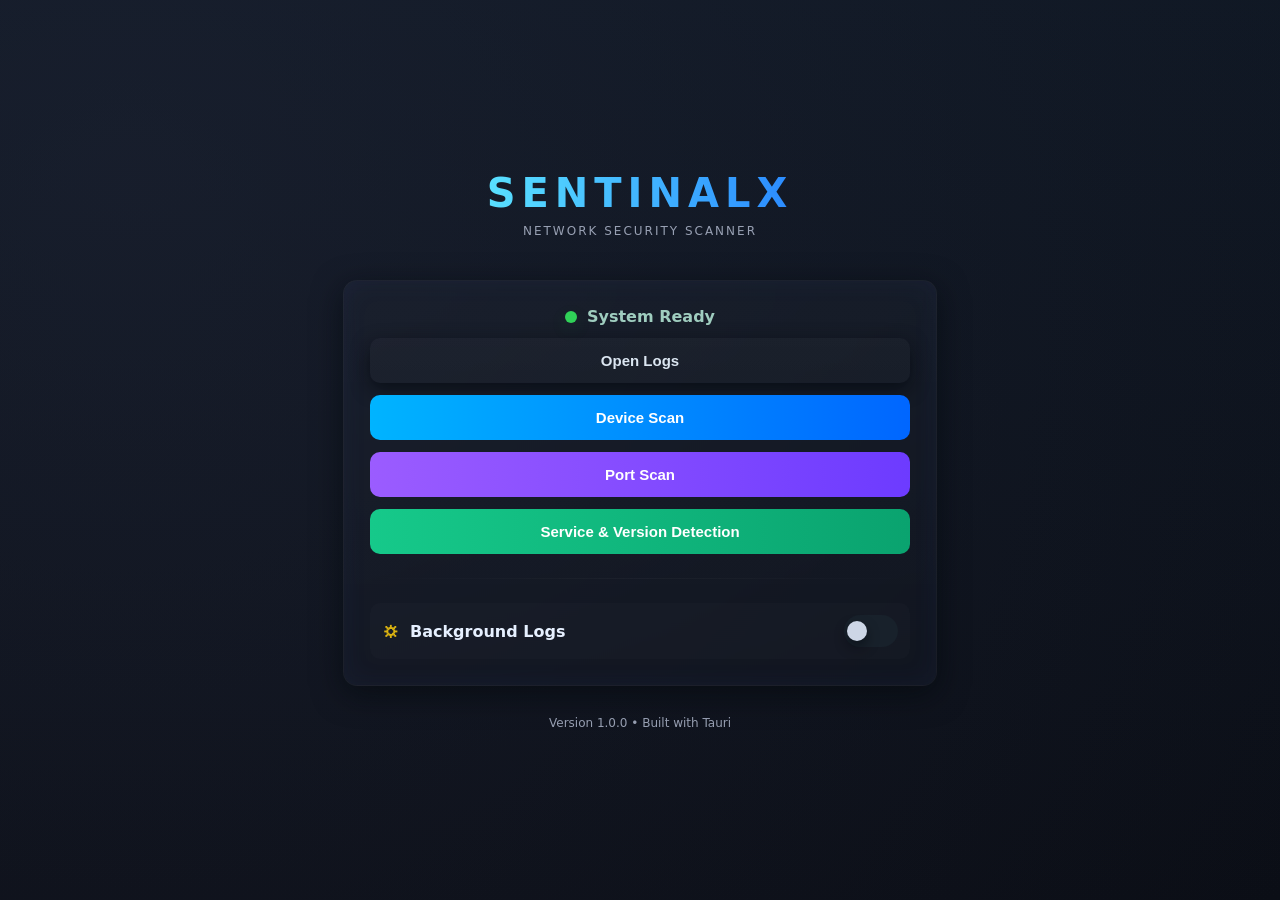
==== internal.html @ fb239993 "s" ====
<!doctype html>
<html lang="en">
  <head>
    <meta charset="utf-8" />
    <meta name="viewport" content="width=device-width, initial-scale=1" />
    <title>SENTINALX — Internal</title>

    <!-- Link to the shared stylesheet -->
    <link rel="stylesheet" href="/src/styles.css" />

    <!-- Local script -->
    <script src="script.js" defer></script>
  </head>

  <body class="sx-body">

    <div class="sx-panel" role="region" aria-labelledby="sx-panel-title">
      <header class="sx-panel-header">
        <h1 id="sx-panel-title" class="sx-panel-title">SENTINALX</h1>
        <p class="sx-panel-sub">NETWORK SECURITY SCANNER</p>
      </header>

      <div class="sx-card sx-card-md">
        <div class="sx-status">
          <span class="sx-dot" aria-hidden="true"></span>
          <span class="sx-status-text">System Ready</span>
        </div>

        <div class="sx-controls">
          <button class="sx-btn sx-btn-muted" type="button" onclick="openLogs()">
            Open Logs
          </button>

          <button class="sx-btn sx-btn-primary" type="button" onclick="deviceScan()">
            Device Scan
          </button>

          <button class="sx-btn sx-btn-purple" type="button" onclick="portScan()">
            Port Scan
          </button>

          <button class="sx-btn sx-btn-green" type="button" onclick="serviceVersionDetection()">
            Service &amp; Version Detection
          </button>

          <div class="sx-divider" role="separator"></div>

          <div class="sx-toggle-row">
            <div class="sx-toggle-left">
              <span class="sx-toggle-icon" aria-hidden="true">⛭</span>
              <span class="sx-toggle-label">Background Logs</span>
            </div>

            <div class="sx-toggle-right">
              <input id="sx-background-logs" class="sx-toggle-checkbox" type="checkbox" />
              <label for="sx-background-logs" class="sx-toggle-switch" aria-hidden="true">
                <span class="sx-toggle-knob"></span>
              </label>
            </div>
          </div>
        </div>
      </div>

      <footer class="sx-footer">
        Version 1.0.0 • Built with Tauri
      </footer>
    </div>

  </body>
</html>
---- src/styles.css ----
/* === SentinalX isolated theme (all classes start with sx-) === */

/* -- Basic page layout -- */
.sx-body {
  margin: 0;
  min-height: 100vh;
  display: flex;
  align-items: center;
  justify-content: center;
  font-family: "Inter", system-ui, -apple-system, "Segoe UI", Roboto, "Helvetica Neue", Arial;
  color: #dbe6f1;
  background: radial-gradient(circle at 10% 20%, rgba(40,45,65,0.35), transparent),
              linear-gradient(180deg, #0f1723, #0b0e16);
  -webkit-font-smoothing: antialiased;
}

/* -- Compact centered small card used on index.html -- */
.sx-card {
  width: min(520px, 92vw);
  background: rgba(255,255,255,0.02);
  padding: 48px 44px;
  border-radius: 18px;
  text-align: center;
  box-shadow: 0 10px 40px rgba(2,6,12,0.65), 0 0 35px rgba(57,126,255,0.12) inset;
  border: 1px solid rgba(255,255,255,0.03);
  backdrop-filter: blur(6px);
}

/* -- Title styles -- */
.sx-title,
.sx-panel-title {
  margin: 0 0 8px 0;
  font-weight: 800;
  font-size: 40px;
  letter-spacing: 6px;
  background: linear-gradient(90deg,#59e0ff,#2b8bff);
  -webkit-background-clip: text;
  background-clip: text;
  color: transparent;
}

/* small subtitle */
.sx-panel-sub {
  margin: 0 0 18px 0;
  color: #98a0b3;
  font-size: 12px;
  letter-spacing: 2px;
}

/* -- Buttons container on index.html -- */
.sx-button-group {
  display: flex;
  flex-direction: column;
  gap: 18px;
}

/* -- Base button -- */
.sx-btn {
  border: none;
  cursor: pointer;
  padding: 14px 18px;
  border-radius: 10px;
  font-weight: 700;
  font-size: 15px;
  transition: transform .2s ease, box-shadow .2s ease;
  width: 100%;
  color: #fff;
  display: inline-flex;
  align-items: center;
  justify-content: center;
}

/* small link inside button */
.sx-link { color: inherit; text-decoration: none; display:block; width:100%; }

/* Button variants */
.sx-btn-internal {
  background: linear-gradient(90deg,#0288d1,#1e90ff);
  box-shadow: 0 10px 25px rgba(20,140,255,0.18);
}

.sx-btn-external {
  background: linear-gradient(90deg,#9b5cff,#6d3bff);
  box-shadow: 0 10px 25px rgba(120,70,255,0.14);
}

.sx-btn-muted {
  background: linear-gradient(180deg, rgba(255,255,255,0.02), rgba(255,255,255,0.01));
  color: #dbe6f1;
  box-shadow: 0 6px 18px rgba(2,6,12,0.6);
}

.sx-btn-primary { background: linear-gradient(90deg,#00b4ff,#0066ff); }
.sx-btn-purple  { background: linear-gradient(90deg,#9b5cff,#6d3bff); }
.sx-btn-green   { background: linear-gradient(90deg,#16c98a,#0aa36f); }

.sx-btn:hover { transform: translateY(-3px); }

/* === internal.html specific components === */

.sx-panel {
  width: min(760px, 96vw);
  display: flex;
  flex-direction: column;
  gap: 18px;
  align-items: center;
  padding: 36px 18px;
}

.sx-panel-header { text-align: center; margin-bottom: 6px; }

.sx-card-md {
  width: 100%;
  max-width: 540px;
  background: linear-gradient(180deg, rgba(255,255,255,0.02), rgba(255,255,255,0.01));
  padding: 26px;
  border-radius: 14px;
  border: 1px solid rgba(255,255,255,0.03);
  box-shadow: 0 8px 30px rgba(4,8,12,0.6), 0 0 28px rgba(80,120,255,0.06) inset;
}

/* status row */
.sx-status { display:flex; align-items:center; justify-content:center; gap:10px; margin-bottom:12px; }
.sx-dot { width:12px; height:12px; border-radius:50%; background:#30d158; box-shadow:0 6px 18px rgba(48,209,88,0.12); }
.sx-status-text { color:#9fcdbf; font-weight:600; }

/* controls stack */
.sx-controls { display:flex; flex-direction:column; gap:12px; }

/* divider */
.sx-divider { height:1px; background:linear-gradient(90deg,transparent,rgba(255,255,255,0.03),transparent); margin:12px 0;border-radius:2px; }

/* toggle row */
.sx-toggle-row {
  display:flex; align-items:center; justify-content:space-between; gap:12px;
  background: rgba(255,255,255,0.01); padding:12px; border-radius:10px;
}

.sx-toggle-left { display:flex; align-items:center; gap:10px; color:#e6f0ff; font-weight:600; }
.sx-toggle-icon { opacity:0.9; font-size:18px; color:#f1c40f; }

/* Toggle switch (pure CSS) */
.sx-toggle-right { display:flex; align-items:center; }

.sx-toggle-checkbox { display:none; }

.sx-toggle-switch {
  width:48px; height:26px; border-radius:999px; display:inline-flex; align-items:center; padding:3px;
  background:#18212b; position:relative; cursor:pointer; transition: background .22s ease;
}

.sx-toggle-knob {
  width:20px; height:20px; border-radius:50%; background:#cdd6e6; box-shadow:0 6px 12px rgba(2,6,12,0.5);
  transform: translateX(0);
  transition: transform .22s ease, background .22s ease;
}

/* Toggle checked state (using sibling selector) */
.sx-toggle-checkbox:checked + .sx-toggle-switch {
  background: linear-gradient(90deg,#5ce1a3,#16c98a);
}
.sx-toggle-checkbox:checked + .sx-toggle-switch .sx-toggle-knob {
  transform: translateX(22px);
  background: #fff;
}

/* Footer */
.sx-footer { color:#98a0b3; font-size:12px; margin-top:12px; text-align:center; }

/* small responsive tweaks */
@media (max-width:520px) {
  .sx-card { padding: 32px 20px; border-radius:14px; width: 92vw; }
  .sx-title { font-size:32px; letter-spacing:4px; }
  .sx-panel { padding: 18px; }
}
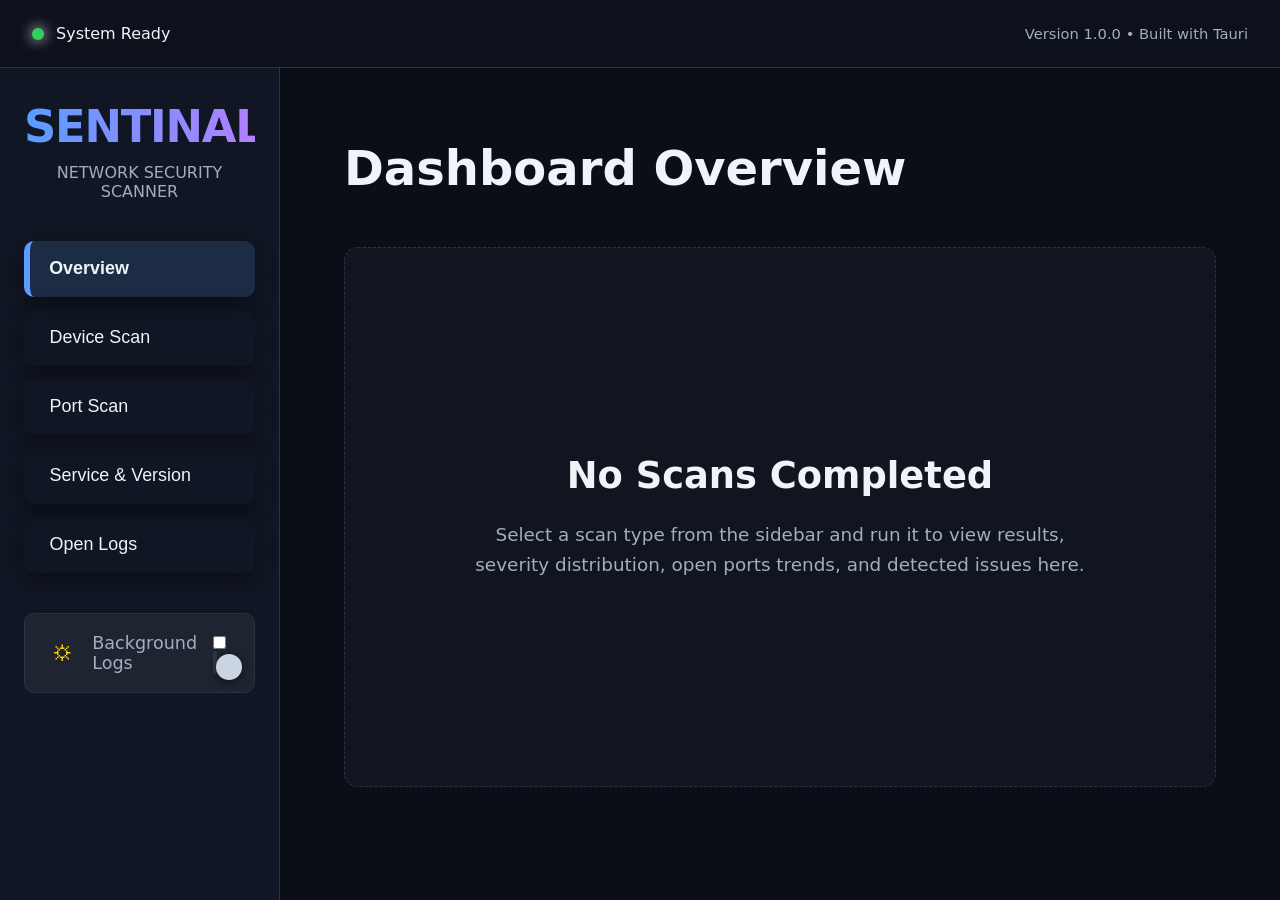
==== commit fc691f80: "s" ====
--- a/internal.html
+++ b/internal.html
@@ -1,70 +1,173 @@
 <!doctype html>
 <html lang="en">
-  <head>
-    <meta charset="utf-8" />
-    <meta name="viewport" content="width=device-width, initial-scale=1" />
-    <title>SENTINALX — Internal</title>
+<head>
+  <meta charset="utf-8" />
+  <meta name="viewport" content="width=device-width, initial-scale=1" />
+  <title>SENTINALX — Dashboard</title>
 
-    <!-- Link to the shared stylesheet -->
-    <link rel="stylesheet" href="/src/styles.css" />
+  <link rel="preconnect" href="https://fonts.googleapis.com" />
+  <link rel="preconnect" href="https://fonts.gstatic.com" crossorigin />
+  <link href="https://fonts.googleapis.com/css2?family=Space+Grotesk:wght@400;500;600;700&display=swap" rel="stylesheet" />
 
-    <!-- Local script -->
-    <script src="script.js" defer></script>
-  </head>
+  <link rel="stylesheet" href="/src/styles.css" />
+  <link rel="stylesheet" href="/src/internal-input.css" />
 
-  <body class="sx-body">
+  <!-- Optional: only include Chart.js when you're ready to show charts -->
+  <!-- <script src="https://cdn.jsdelivr.net/npm/chart.js"></script> -->
 
-    <div class="sx-panel" role="region" aria-labelledby="sx-panel-title">
-      <header class="sx-panel-header">
-        <h1 id="sx-panel-title" class="sx-panel-title">SENTINALX</h1>
+  <script src="internal.js" defer></script>
+</head>
+
+<body class="sx-body">
+
+  <div class="sx-dashboard-grid">
+
+    <!-- Fixed Header / Status Bar -->
+    <header class="sx-header">
+      <button class="sx-hamburger" onclick="toggleSidebar()">☰</button>
+      <div class="sx-status">
+        <span class="sx-dot" id="status-dot"></span>
+        <span class="sx-status-text" id="status-text">System Ready</span>
+      </div>
+      <div class="sx-header-right">
+        <span class="sx-version">Version 1.0.0 • Built with Tauri</span>
+      </div>
+    </header>
+
+    <!-- Sidebar Navigation -->
+    <aside class="sx-sidebar">
+      <!-- Close button (visible on mobile) -->
+<button class="sx-sidebar-close" onclick="toggleSidebar()">×</button>
+
+<!-- Backdrop (click to close on mobile) -->
+<div class="sx-backdrop" onclick="toggleSidebar()"></div>
+      <div class="sx-sidebar-header">
+        <h2 class="sx-panel-title">SENTINALX</h2>
         <p class="sx-panel-sub">NETWORK SECURITY SCANNER</p>
-      </header>
+      </div>
 
-      <div class="sx-card sx-card-md">
-        <div class="sx-status">
-          <span class="sx-dot" aria-hidden="true"></span>
-          <span class="sx-status-text">System Ready</span>
+      <nav class="sx-nav">
+        <button class="sx-btn sx-btn-muted sx-nav-btn active" onclick="showSection('overview')">Overview</button>
+        <button class="sx-btn sx-btn-primary sx-nav-btn" onclick="showSection('device')">Device Scan</button>
+        <button class="sx-btn sx-btn-purple sx-nav-btn" onclick="showSection('port')">Port Scan</button>
+        <button class="sx-btn sx-btn-green sx-nav-btn" onclick="showSection('service')">Service & Version</button>
+        <button class="sx-btn sx-btn-muted sx-nav-btn" onclick="openLogs()">Open Logs</button>
+      </nav>
+
+      <div class="sx-toggle-row sx-sidebar-toggle">
+        <div class="sx-toggle-left">
+          <span class="sx-toggle-icon">⛭</span>
+          <span class="sx-toggle-label">Background Logs</span>
+        </div>
+        <div class="sx-toggle-right">
+          <input id="sx-background-logs" class="sx-toggle-checkbox" type="checkbox" />
+          <label for="sx-background-logs" class="sx-toggle-switch">
+            <span class="sx-toggle-knob"></span>
+          </label>
+        </div>
+      </div>
+    </aside>
+
+    <!-- Main Content Area -->
+    <main class="sx-main-content">
+
+      <!-- Overview Section -->
+      <section id="overview" class="sx-section active">
+        <h2 class="sx-section-title">Dashboard Overview</h2>
+
+        <div class="sx-empty-state">
+          <h3>No Scans Completed</h3>
+          <p>Select a scan type from the sidebar and run it to view results, severity distribution, open ports trends, and detected issues here.</p>
         </div>
 
-        <div class="sx-controls">
-          <button class="sx-btn sx-btn-muted" type="button" onclick="openLogs()">
-            Open Logs
-          </button>
+        <!-- Placeholder for future dynamic content (charts + table) -->
+        <div id="overview-content" class="sx-cards-grid hidden">
+          <!-- Charts and summary table will be injected here when backend provides data -->
+        </div>
+      </section>
 
-          <button class="sx-btn sx-btn-primary" type="button" onclick="deviceScan()">
-            Device Scan
-          </button>
+      <!-- Device Scan Section -->
+      <section id="device" class="sx-section">
+        <h2 class="sx-section-title">Device Scan</h2>
 
-          <button class="sx-btn sx-btn-purple" type="button" onclick="portScan()">
-            Port Scan
-          </button>
+        <div class="sx-input-panel">
+          <div class="sx-input-group">
+            <label>Target IP / Range</label>
+            <input id="target-ip-device" type="text" placeholder="e.g. 192.168.1.1-254  or  192.168.1.0/24" />
+          </div>
+          <button class="sx-btn sx-btn-primary sx-btn-small" onclick="startScan('device')">Run Device Scan</button>
+        </div>
 
-          <button class="sx-btn sx-btn-green" type="button" onclick="serviceVersionDetection()">
-            Service &amp; Version Detection
-          </button>
-
-          <div class="sx-divider" role="separator"></div>
-
-          <div class="sx-toggle-row">
-            <div class="sx-toggle-left">
-              <span class="sx-toggle-icon" aria-hidden="true">⛭</span>
-              <span class="sx-toggle-label">Background Logs</span>
-            </div>
-
-            <div class="sx-toggle-right">
-              <input id="sx-background-logs" class="sx-toggle-checkbox" type="checkbox" />
-              <label for="sx-background-logs" class="sx-toggle-switch" aria-hidden="true">
-                <span class="sx-toggle-knob"></span>
-              </label>
-            </div>
+        <div id="device-results" class="sx-results-container">
+          <div class="sx-empty-state" id="device-empty">
+            <h3>Ready to Scan</h3>
+            <p>Click "Run Device Scan" above to discover live hosts on the network.</p>
+          </div>
+          <div id="device-results-content" class="hidden">
+            <!-- Table / list will appear here when backend returns data -->
+            <p class="placeholder-text">Device scan results will appear here (IP, Hostname, MAC, OS, Status)</p>
           </div>
         </div>
-      </div>
+      </section>
 
-      <footer class="sx-footer">
-        Version 1.0.0 • Built with Tauri
-      </footer>
-    </div>
+      <!-- Port Scan Section -->
+      <section id="port" class="sx-section">
+        <h2 class="sx-section-title">Port Scan</h2>
 
-  </body>
-</html>
+        <div class="sx-input-panel">
+          <div class="sx-input-group">
+            <label>Target IP</label>
+            <input id="target-ip-port" type="text" placeholder="e.g. 192.168.1.10 or 192.168.1.1-100" />
+          </div>
+          <div class="sx-input-group">
+            <label>Ports (optional)</label>
+            <input id="target-ports" type="text" placeholder="e.g. 1-1024  or  22,80,443,8080" />
+          </div>
+          <button class="sx-btn sx-btn-primary sx-btn-small" onclick="startScan('port')">Run Port Scan</button>
+        </div>
+
+        <div id="port-results" class="sx-results-container">
+          <div class="sx-empty-state" id="port-empty">
+            <h3>Ready to Scan</h3>
+            <p>Click "Run Port Scan" above to identify open ports and services.</p>
+          </div>
+          <div id="port-results-content" class="hidden">
+            <!-- Table will appear here when backend returns data -->
+            <p class="placeholder-text">Port scan results will appear here (Port, Protocol, State, Service, Details)</p>
+          </div>
+        </div>
+      </section>
+
+      <!-- Service & Version Section -->
+      <section id="service" class="sx-section">
+        <h2 class="sx-section-title">Service & Version Detection</h2>
+
+        <div class="sx-input-panel">
+          <div class="sx-input-group">
+            <label>Target IP</label>
+            <input id="target-ip-service" type="text" placeholder="e.g. 192.168.1.10" />
+          </div>
+          <div class="sx-input-group">
+            <label>Port (optional)</label>
+            <input id="target-port-service" type="number" placeholder="e.g. 80, 443, 22" />
+          </div>
+          <button class="sx-btn sx-btn-primary sx-btn-small" onclick="startScan('service')">Run Service Scan</button>
+        </div>
+
+        <div id="service-results" class="sx-results-container">
+          <div class="sx-empty-state" id="service-empty">
+            <h3>Ready to Scan</h3>
+            <p>Click "Run Service Scan" above to detect running services and versions.</p>
+          </div>
+          <div id="service-results-content" class="hidden">
+            <!-- Table will appear here when backend returns data -->
+            <p class="placeholder-text">Service & version results will appear here (Port, Service, Version, Severity, Notes)</p>
+          </div>
+        </div>
+      </section>
+
+    </main>
+  </div>
+
+</body>
+</html>
--- a/src/styles.css
+++ b/src/styles.css
@@ -1,175 +1,480 @@
-/* === SentinalX isolated theme (all classes start with sx-) === */
-
-/* -- Basic page layout -- */
+/* =============================================================================
+   SENTINALX - 2025 Clean Dark Dashboard (high contrast, responsive, readable)
+   - Fixed index centering & visibility
+   - Clear sidebar + active states
+   - Better toggle & input contrast
+   - Real mobile sidebar + smooth scaling
+============================================================================= */
+
+:root {
+  --bg-body:      #0a0e17;
+  --bg-sidebar:   #101623;
+  --bg-header:    #0d111c;
+  --bg-card:      #161c26;
+  --bg-input:     #0f1621;
+  --text-main:    #f0f4f8;
+  --text-dim:     #a0aec0;
+  --border:       #2a3345;
+  --accent-blue:  #5a9cff;
+  --accent-purple:#b080ff;
+  --accent-green: #4ade80;
+  --status-ok:    #4ade80;
+  --radius-md:    10px;
+  --radius-lg:    14px;
+  --shadow:       0 6px 20px rgba(0,0,0,0.55);
+  --transition:   0.2s ease;
+}
+
+* {
+  box-sizing: border-box;
+  margin: 0;
+  padding: 0;
+}
+
 .sx-body {
-  margin: 0;
-  min-height: 100vh;
-  display: flex;
+  height: 100vh;
+  font-family: "Inter", system-ui, sans-serif;
+  background: var(--bg-body);
+  color: var(--text-main);
+  overflow: hidden;
+}
+
+/* ── INDEX PAGE (main entry) ──────────────────────────────────────────────── */
+.sx-index-container {
+  height: 100vh;
+  display: flex;
+  flex-direction: column;
   align-items: center;
   justify-content: center;
-  font-family: "Inter", system-ui, -apple-system, "Segoe UI", Roboto, "Helvetica Neue", Arial;
-  color: #dbe6f1;
-  background: radial-gradient(circle at 10% 20%, rgba(40,45,65,0.35), transparent),
-              linear-gradient(180deg, #0f1723, #0b0e16);
-  -webkit-font-smoothing: antialiased;
-}
-
-/* -- Compact centered small card used on index.html -- */
-.sx-card {
-  width: min(520px, 92vw);
-  background: rgba(255,255,255,0.02);
-  padding: 48px 44px;
-  border-radius: 18px;
   text-align: center;
-  box-shadow: 0 10px 40px rgba(2,6,12,0.65), 0 0 35px rgba(57,126,255,0.12) inset;
-  border: 1px solid rgba(255,255,255,0.03);
-  backdrop-filter: blur(6px);
-}
-
-/* -- Title styles -- */
-.sx-title,
-.sx-panel-title {
-  margin: 0 0 8px 0;
-  font-weight: 800;
-  font-size: 40px;
-  letter-spacing: 6px;
-  background: linear-gradient(90deg,#59e0ff,#2b8bff);
+  padding: 2rem;
+}
+
+.sx-title {
+  font-size: clamp(5rem, 16vw, 12rem);
+  font-weight: 900;
+  letter-spacing: -4px;
+  background: linear-gradient(90deg, var(--accent-blue), var(--accent-purple), var(--accent-green));
   -webkit-background-clip: text;
   background-clip: text;
   color: transparent;
-}
-
-/* small subtitle */
+  margin-bottom: 4rem;
+}
+
+.sx-button-group {
+  display: flex;
+  gap: 2.5rem;
+  flex-wrap: wrap;
+  justify-content: center;
+}
+
+.sx-btn {
+  padding: 1.3rem 3.2rem;
+  font-size: 1.45rem;
+  font-weight: 600;
+  border-radius: var(--radius-lg);
+  cursor: pointer;
+  transition: all 0.25s ease;
+  min-width: 220px;
+  border: none;
+  box-shadow: 0 6px 20px rgba(0,0,0,0.4);
+}
+
+.sx-btn-internal {
+  background: var(--accent-blue);
+  color: #0a0e17;
+}
+
+.sx-btn-external {
+  background: var(--accent-purple);
+  color: white;
+}
+
+.sx-btn:hover {
+  transform: translateY(-6px);
+  box-shadow: 0 16px 40px rgba(0,0,0,0.6);
+}
+
+/* ── DASHBOARD LAYOUT ─────────────────────────────────────────────────────── */
+.sx-dashboard-grid {
+  display: grid;
+  grid-template-columns: 280px 1fr;
+  grid-template-rows: 68px 1fr;
+  height: 100vh;
+}
+
+.sx-header {
+  grid-column: 1 / -1;
+  background: var(--bg-header);
+  border-bottom: 1px solid var(--border);
+  display: flex;
+  align-items: center;
+  justify-content: space-between;
+  padding: 0 2rem;
+  backdrop-filter: blur(8px);
+}
+
+.sx-hamburger {
+  display: none;
+  background: none;
+  border: none;
+  color: var(--text-main);
+  font-size: 2.2rem;
+  cursor: pointer;
+  padding: 0.8rem;
+}
+
+.sx-status {
+  display: flex;
+  align-items: center;
+  gap: 12px;
+  font-size: 1rem;
+  font-weight: 500;
+}
+
+.sx-dot {
+  width: 12px;
+  height: 12px;
+  border-radius: 50%;
+  background: var(--status-ok);
+  box-shadow: 0 0 14px currentColor;
+}
+
+.sx-version {
+  font-size: 0.92rem;
+  color: var(--text-dim);
+}
+
+/* ── SIDEBAR ───────────────────────────────────────────────────────────────── */
+.sx-sidebar {
+  background: var(--bg-sidebar);
+  border-right: 1px solid var(--border);
+  padding: 2rem 1.5rem;
+  display: flex;
+  flex-direction: column;
+  gap: 2.5rem;
+  overflow-y: auto;
+  transition: transform 0.3s cubic-bezier(0.4, 0, 0.2, 1);
+}
+
+.sx-panel-title {
+  font-size: 2.8rem;
+  font-weight: 900;
+  letter-spacing: -1.2px;
+  background: linear-gradient(90deg, var(--accent-blue), var(--accent-purple));
+  -webkit-background-clip: text;
+  background-clip: text;
+  color: transparent;
+  text-align: center;
+}
+
 .sx-panel-sub {
-  margin: 0 0 18px 0;
-  color: #98a0b3;
-  font-size: 12px;
-  letter-spacing: 2px;
-}
-
-/* -- Buttons container on index.html -- */
-.sx-button-group {
+  font-size: 1rem;
+  color: var(--text-dim);
+  text-align: center;
+  margin-top: 0.6rem;
+}
+
+.sx-nav {
   display: flex;
   flex-direction: column;
-  gap: 18px;
-}
-
-/* -- Base button -- */
-.sx-btn {
+  gap: 0.8rem;
+}
+
+.sx-nav-btn {
+  padding: 1.1rem 1.6rem;
+  border-radius: var(--radius-md);
+  font-size: 1.12rem;
+  font-weight: 500;
+  text-align: left;
+  background: transparent;
+  color: var(--text-main);
   border: none;
   cursor: pointer;
-  padding: 14px 18px;
-  border-radius: 10px;
+  transition: var(--transition);
+}
+
+.sx-nav-btn:hover {
+  background: rgba(255,255,255,0.08);
+}
+
+.sx-nav-btn.active {
+  background: rgba(90, 166, 255, 0.15);
+  border-left: 6px solid var(--accent-blue);
+  padding-left: 1.2rem;
+  font-weight: 600;
+}
+
+/* ── MAIN CONTENT ──────────────────────────────────────────────────────────── */
+.sx-main-content {
+  overflow-y: auto;
+  padding: clamp(2.5rem, 6vw, 4.5rem) clamp(2rem, 5vw, 4rem);
+  background: var(--bg-body);
+}
+
+.sx-section {
+  display: none;
+  flex-direction: column;
+  gap: 3.2rem;
+}
+
+.sx-section.active {
+  display: flex;
+}
+
+.sx-section-title {
+  font-size: clamp(2.2rem, 5.5vw, 3rem);
   font-weight: 700;
-  font-size: 15px;
-  transition: transform .2s ease, box-shadow .2s ease;
+}
+
+/* ── INPUT PANEL ───────────────────────────────────────────────────────────── */
+.sx-input-panel {
+  background: var(--bg-card);
+  border-radius: var(--radius-lg);
+  padding: 2.4rem;
+  box-shadow: var(--shadow);
+  border: 1px solid var(--border);
+  max-width: 620px;
   width: 100%;
-  color: #fff;
-  display: inline-flex;
+}
+
+.sx-input-group {
+  margin-bottom: 2rem;
+}
+
+.sx-input-group label {
+  display: block;
+  margin-bottom: 0.9rem;
+  font-size: 1.08rem;
+  color: var(--text-dim);
+  font-weight: 500;
+}
+
+.sx-input-group input {
+  width: 100%;
+  padding: 1.2rem 1.5rem;
+  border-radius: var(--radius-md);
+  border: 1px solid var(--border);
+  background: var(--bg-input);
+  color: var(--text-main);
+  font-size: 1.12rem;
+}
+
+.sx-input-group input:focus {
+  outline: none;
+  border-color: var(--accent-blue);
+  box-shadow: 0 0 0 4px rgba(90,166,255,0.2);
+}
+
+/* ── EMPTY STATE ───────────────────────────────────────────────────────────── */
+.sx-empty-state {
+  flex: 1;
+  display: flex;
+  flex-direction: column;
   align-items: center;
   justify-content: center;
-}
-
-/* small link inside button */
-.sx-link { color: inherit; text-decoration: none; display:block; width:100%; }
-
-/* Button variants */
-.sx-btn-internal {
-  background: linear-gradient(90deg,#0288d1,#1e90ff);
-  box-shadow: 0 10px 25px rgba(20,140,255,0.18);
-}
-
-.sx-btn-external {
-  background: linear-gradient(90deg,#9b5cff,#6d3bff);
-  box-shadow: 0 10px 25px rgba(120,70,255,0.14);
-}
-
-.sx-btn-muted {
-  background: linear-gradient(180deg, rgba(255,255,255,0.02), rgba(255,255,255,0.01));
-  color: #dbe6f1;
-  box-shadow: 0 6px 18px rgba(2,6,12,0.6);
-}
-
-.sx-btn-primary { background: linear-gradient(90deg,#00b4ff,#0066ff); }
-.sx-btn-purple  { background: linear-gradient(90deg,#9b5cff,#6d3bff); }
-.sx-btn-green   { background: linear-gradient(90deg,#16c98a,#0aa36f); }
-
-.sx-btn:hover { transform: translateY(-3px); }
-
-/* === internal.html specific components === */
-
-.sx-panel {
-  width: min(760px, 96vw);
-  display: flex;
-  flex-direction: column;
-  gap: 18px;
-  align-items: center;
-  padding: 36px 18px;
-}
-
-.sx-panel-header { text-align: center; margin-bottom: 6px; }
-
-.sx-card-md {
-  width: 100%;
-  max-width: 540px;
-  background: linear-gradient(180deg, rgba(255,255,255,0.02), rgba(255,255,255,0.01));
-  padding: 26px;
-  border-radius: 14px;
-  border: 1px solid rgba(255,255,255,0.03);
-  box-shadow: 0 8px 30px rgba(4,8,12,0.6), 0 0 28px rgba(80,120,255,0.06) inset;
-}
-
-/* status row */
-.sx-status { display:flex; align-items:center; justify-content:center; gap:10px; margin-bottom:12px; }
-.sx-dot { width:12px; height:12px; border-radius:50%; background:#30d158; box-shadow:0 6px 18px rgba(48,209,88,0.12); }
-.sx-status-text { color:#9fcdbf; font-weight:600; }
-
-/* controls stack */
-.sx-controls { display:flex; flex-direction:column; gap:12px; }
-
-/* divider */
-.sx-divider { height:1px; background:linear-gradient(90deg,transparent,rgba(255,255,255,0.03),transparent); margin:12px 0;border-radius:2px; }
-
-/* toggle row */
+  min-height: 60vh;
+  text-align: center;
+  background: rgba(22, 28, 38, 0.6);
+  border-radius: var(--radius-lg);
+  border: 1px dashed var(--border);
+  padding: 6rem 3.5rem;
+}
+
+.sx-empty-state h3 {
+  font-size: 2.3rem;
+  color: var(--text-main);
+  margin-bottom: 1.4rem;
+}
+
+.sx-empty-state p {
+  max-width: 620px;
+  line-height: 1.65;
+  color: var(--text-dim);
+  font-size: 1.15rem;
+}
+
+/* ── TOGGLE ────────────────────────────────────────────────────────────────── */
 .sx-toggle-row {
-  display:flex; align-items:center; justify-content:space-between; gap:12px;
-  background: rgba(255,255,255,0.01); padding:12px; border-radius:10px;
-}
-
-.sx-toggle-left { display:flex; align-items:center; gap:10px; color:#e6f0ff; font-weight:600; }
-.sx-toggle-icon { opacity:0.9; font-size:18px; color:#f1c40f; }
-
-/* Toggle switch (pure CSS) */
-.sx-toggle-right { display:flex; align-items:center; }
-
-.sx-toggle-checkbox { display:none; }
+  padding: 1.2rem 1.6rem;
+  background: rgba(255,255,255,0.06);
+  border-radius: var(--radius-md);
+  border: 1px solid var(--border);
+  display: flex;
+  align-items: center;
+  justify-content: space-between;
+}
+
+.sx-toggle-left {
+  display: flex;
+  align-items: center;
+  gap: 1.1rem;
+  color: var(--text-dim);
+  font-size: 1.1rem;
+  font-weight: 500;
+}
+
+.sx-toggle-icon {
+  font-size: 1.5rem;
+  color: #facc15;
+}
 
 .sx-toggle-switch {
-  width:48px; height:26px; border-radius:999px; display:inline-flex; align-items:center; padding:3px;
-  background:#18212b; position:relative; cursor:pointer; transition: background .22s ease;
+  width: 60px;
+  height: 32px;
+  background: #1f2a3d;
+  border-radius: 999px;
+  position: relative;
+  cursor: pointer;
+  transition: background 0.28s;
+  border: 2px solid #2d3748;
 }
 
 .sx-toggle-knob {
-  width:20px; height:20px; border-radius:50%; background:#cdd6e6; box-shadow:0 6px 12px rgba(2,6,12,0.5);
-  transform: translateX(0);
-  transition: transform .22s ease, background .22s ease;
-}
-
-/* Toggle checked state (using sibling selector) */
+  width: 26px;
+  height: 26px;
+  background: #cbd5e1;
+  border-radius: 50%;
+  position: absolute;
+  top: 1px;
+  left: 1px;
+  transition: transform 0.28s;
+  box-shadow: 0 2px 8px rgba(0,0,0,0.5);
+}
+
 .sx-toggle-checkbox:checked + .sx-toggle-switch {
-  background: linear-gradient(90deg,#5ce1a3,#16c98a);
-}
+  background: var(--accent-green);
+  border-color: #2f855a;
+}
+
 .sx-toggle-checkbox:checked + .sx-toggle-switch .sx-toggle-knob {
-  transform: translateX(22px);
-  background: #fff;
-}
-
-/* Footer */
-.sx-footer { color:#98a0b3; font-size:12px; margin-top:12px; text-align:center; }
-
-/* small responsive tweaks */
-@media (max-width:520px) {
-  .sx-card { padding: 32px 20px; border-radius:14px; width: 92vw; }
-  .sx-title { font-size:32px; letter-spacing:4px; }
-  .sx-panel { padding: 18px; }
-}
+  transform: translateX(28px);
+  background: white;
+}
+
+/* ── RESPONSIVE ────────────────────────────────────────────────────────────── */
+@media (max-width: 1100px) {
+  .sx-dashboard-grid {
+    grid-template-columns: 1fr;
+  }
+
+  .sx-sidebar {
+    position: fixed;
+    top: 0;
+    left: 0;
+    bottom: 0;
+    width: 300px;
+    transform: translateX(-100%);
+    z-index: 300;
+  }
+
+  .sx-sidebar.open {
+    transform: translateX(0);
+  }
+
+  .sx-hamburger {
+    display: block;
+  }
+}
+
+@media (max-width: 700px) {
+  .sx-header {
+    padding: 0 1.5rem;
+    height: auto;
+    flex-wrap: wrap;
+    gap: 1.2rem;
+  }
+
+  .sx-main-content {
+    padding: 2rem 1.8rem;
+  }
+
+  .sx-section-title {
+    font-size: 2.1rem;
+  }
+
+  .sx-input-panel {
+    padding: 1.8rem;
+  }
+}
+
+@media (max-width: 480px) {
+  .sx-title {
+    font-size: clamp(3.8rem, 18vw, 7.5rem);
+  }
+
+  .sx-button-group {
+    flex-direction: column;
+    gap: 1.8rem;
+  }
+
+  .sx-empty-state {
+    padding: 4rem 2rem;
+    min-height: 50vh;
+  }
+}
+/* ── Mobile Sidebar Improvements ───────────────────────────────────────────── */
+
+.sx-sidebar-close {
+  display: none;
+  position: absolute;
+  top: 1rem;
+  right: 1rem;
+  background: none;
+  border: none;
+  color: var(--text-main);
+  font-size: 2.2rem;
+  font-weight: bold;
+  cursor: pointer;
+  padding: 0.5rem;
+  line-height: 1;
+}
+
+.sx-backdrop {
+  display: none;
+  position: fixed;
+  inset: 0;
+  background: rgba(0,0,0,0.5);
+  backdrop-filter: blur(4px);
+  z-index: 150;
+  cursor: pointer;
+}
+
+/* When sidebar is open on mobile */
+@media (max-width: 1100px) {
+  .sx-sidebar {
+    position: fixed;
+    top: 0;
+    left: 0;
+    bottom: 0;
+    width: 300px;
+    transform: translateX(-100%);
+    z-index: 200;
+  }
+
+  .sx-sidebar.open {
+    transform: translateX(0);
+  }
+
+  .sx-sidebar.open .sx-sidebar-close {
+    display: block;
+  }
+
+  .sx-sidebar.open ~ .sx-backdrop {
+    display: block;
+  }
+
+  .sx-hamburger {
+    display: block;
+  }
+
+  .sx-main-content {
+    padding: 1.8rem 1.6rem;
+  }
+}
+
+/* Optional: when sidebar is open, shift main content slightly (nice effect) */
+.sx-sidebar.open ~ .sx-main-content {
+  transform: translateX(20px);
+  transition: transform 0.3s ease;
+}
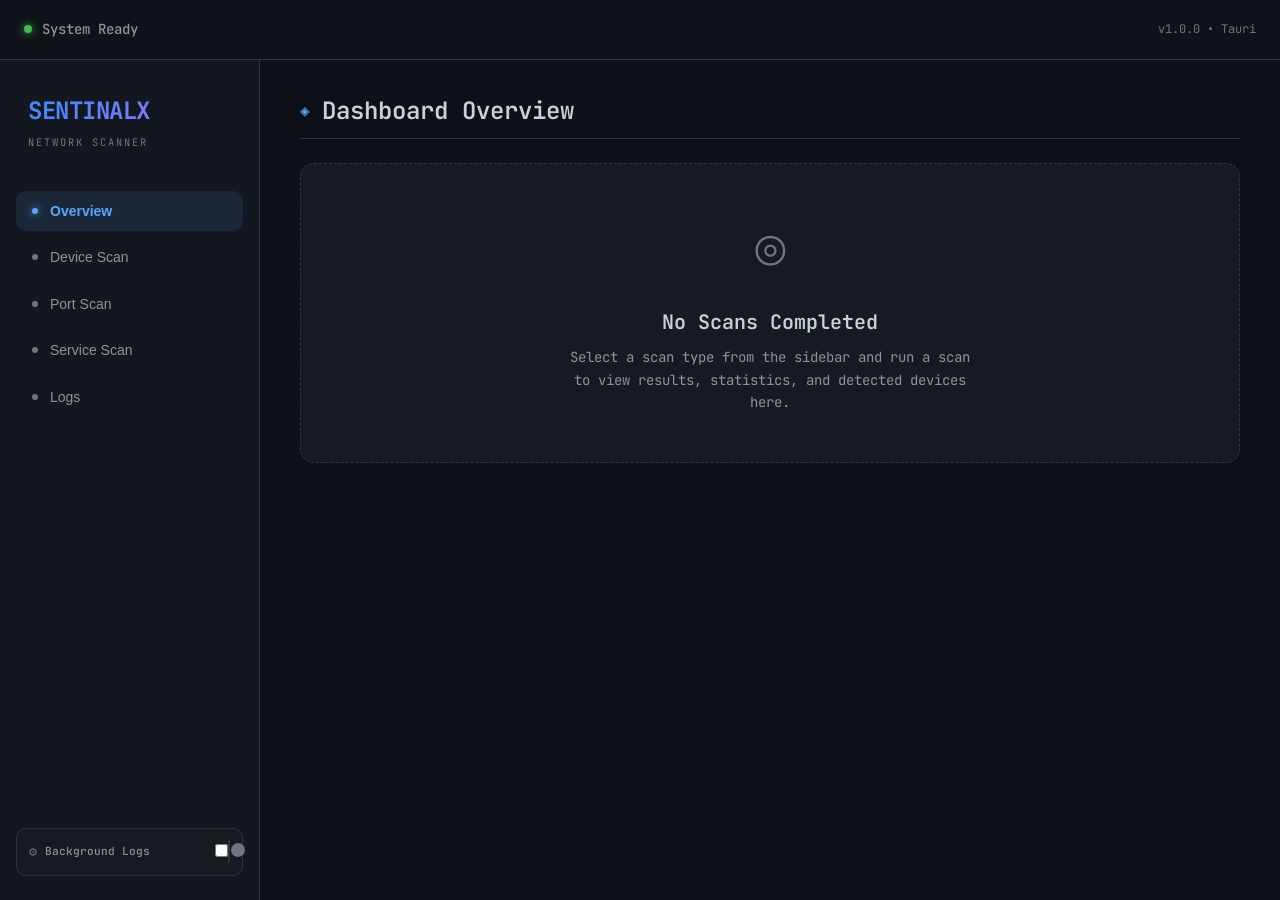
==== commit b85adbcf: "ui" ====
--- a/internal.html
+++ b/internal.html
@@ -3,17 +3,14 @@
 <head>
   <meta charset="utf-8" />
   <meta name="viewport" content="width=device-width, initial-scale=1" />
-  <title>SENTINALX — Dashboard</title>
+  <title>SENTINALX — Network Security Scanner</title>
 
   <link rel="preconnect" href="https://fonts.googleapis.com" />
   <link rel="preconnect" href="https://fonts.gstatic.com" crossorigin />
-  <link href="https://fonts.googleapis.com/css2?family=Space+Grotesk:wght@400;500;600;700&display=swap" rel="stylesheet" />
+  <link href="https://fonts.googleapis.com/css2?family=JetBrains+Mono:wght@400;500;600;700&display=swap" rel="stylesheet" />
 
   <link rel="stylesheet" href="/src/styles.css" />
   <link rel="stylesheet" href="/src/internal-input.css" />
-
-  <!-- Optional: only include Chart.js when you're ready to show charts -->
-  <!-- <script src="https://cdn.jsdelivr.net/npm/chart.js"></script> -->
 
   <script src="internal.js" defer></script>
 </head>
@@ -30,33 +27,39 @@
         <span class="sx-status-text" id="status-text">System Ready</span>
       </div>
       <div class="sx-header-right">
-        <span class="sx-version">Version 1.0.0 • Built with Tauri</span>
+        <span class="sx-version">v1.0.0 • Tauri</span>
       </div>
     </header>
 
     <!-- Sidebar Navigation -->
     <aside class="sx-sidebar">
-      <!-- Close button (visible on mobile) -->
-<button class="sx-sidebar-close" onclick="toggleSidebar()">×</button>
-
-<!-- Backdrop (click to close on mobile) -->
-<div class="sx-backdrop" onclick="toggleSidebar()"></div>
+      <button class="sx-sidebar-close" onclick="toggleSidebar()">×</button>
       <div class="sx-sidebar-header">
         <h2 class="sx-panel-title">SENTINALX</h2>
-        <p class="sx-panel-sub">NETWORK SECURITY SCANNER</p>
+        <p class="sx-panel-sub">Network Scanner</p>
       </div>
 
       <nav class="sx-nav">
-        <button class="sx-btn sx-btn-muted sx-nav-btn active" onclick="showSection('overview')">Overview</button>
-        <button class="sx-btn sx-btn-primary sx-nav-btn" onclick="showSection('device')">Device Scan</button>
-        <button class="sx-btn sx-btn-purple sx-nav-btn" onclick="showSection('port')">Port Scan</button>
-        <button class="sx-btn sx-btn-green sx-nav-btn" onclick="showSection('service')">Service & Version</button>
-        <button class="sx-btn sx-btn-muted sx-nav-btn" onclick="openLogs()">Open Logs</button>
+        <button class="sx-nav-btn active" data-section="overview">
+          <span>Overview</span>
+        </button>
+        <button class="sx-nav-btn" data-section="device">
+          <span>Device Scan</span>
+        </button>
+        <button class="sx-nav-btn" data-section="port">
+          <span>Port Scan</span>
+        </button>
+        <button class="sx-nav-btn" data-section="service">
+          <span>Service Scan</span>
+        </button>
+        <button class="sx-nav-btn" onclick="openLogs()">
+          <span>Logs</span>
+        </button>
       </nav>
 
-      <div class="sx-toggle-row sx-sidebar-toggle">
+      <div class="sx-toggle-row">
         <div class="sx-toggle-left">
-          <span class="sx-toggle-icon">⛭</span>
+          <span class="sx-toggle-icon">⚙</span>
           <span class="sx-toggle-label">Background Logs</span>
         </div>
         <div class="sx-toggle-right">
@@ -68,6 +71,9 @@
       </div>
     </aside>
 
+    <!-- Backdrop for mobile -->
+    <div class="sx-backdrop" onclick="toggleSidebar()"></div>
+
     <!-- Main Content Area -->
     <main class="sx-main-content">
 
@@ -75,14 +81,14 @@
       <section id="overview" class="sx-section active">
         <h2 class="sx-section-title">Dashboard Overview</h2>
 
-        <div class="sx-empty-state">
+        <div class="sx-empty-state" id="overview-empty">
+          <div class="sx-empty-state-icon">◎</div>
           <h3>No Scans Completed</h3>
-          <p>Select a scan type from the sidebar and run it to view results, severity distribution, open ports trends, and detected issues here.</p>
-        </div>
-
-        <!-- Placeholder for future dynamic content (charts + table) -->
-        <div id="overview-content" class="sx-cards-grid hidden">
-          <!-- Charts and summary table will be injected here when backend provides data -->
+          <p>Select a scan type from the sidebar and run a scan to view results, statistics, and detected devices here.</p>
+        </div>
+
+        <div id="overview-content" class="sx-results-container hidden">
+          <!-- Dynamic overview stats will be injected here -->
         </div>
       </section>
 
@@ -93,19 +99,21 @@
         <div class="sx-input-panel">
           <div class="sx-input-group">
             <label>Target IP / Range</label>
-            <input id="target-ip-device" type="text" placeholder="e.g. 192.168.1.1-254  or  192.168.1.0/24" />
-          </div>
-          <button class="sx-btn sx-btn-primary sx-btn-small" onclick="startScan('device')">Run Device Scan</button>
+            <input id="target-ip-device" type="text" placeholder="192.168.1.1-254 or 192.168.1.0/24" />
+          </div>
+          <button class="sx-btn sx-btn-primary sx-btn-small" onclick="startScan('device')">Run Scan</button>
         </div>
 
         <div id="device-results" class="sx-results-container">
           <div class="sx-empty-state" id="device-empty">
+            <div class="sx-empty-state-icon">⊕</div>
             <h3>Ready to Scan</h3>
-            <p>Click "Run Device Scan" above to discover live hosts on the network.</p>
+            <p>Enter a target IP range above and click "Run Scan" to discover live hosts on your network.</p>
           </div>
           <div id="device-results-content" class="hidden">
-            <!-- Table / list will appear here when backend returns data -->
-            <p class="placeholder-text">Device scan results will appear here (IP, Hostname, MAC, OS, Status)</p>
+            <div class="sx-device-grid" id="device-grid">
+              <!-- Device cards will be injected here -->
+            </div>
           </div>
         </div>
       </section>
@@ -117,23 +125,36 @@
         <div class="sx-input-panel">
           <div class="sx-input-group">
             <label>Target IP</label>
-            <input id="target-ip-port" type="text" placeholder="e.g. 192.168.1.10 or 192.168.1.1-100" />
+            <input id="target-ip-port" type="text" placeholder="192.168.1.10 or 192.168.1.1-100" />
           </div>
           <div class="sx-input-group">
             <label>Ports (optional)</label>
-            <input id="target-ports" type="text" placeholder="e.g. 1-1024  or  22,80,443,8080" />
-          </div>
-          <button class="sx-btn sx-btn-primary sx-btn-small" onclick="startScan('port')">Run Port Scan</button>
+            <input id="target-ports" type="text" placeholder="1-1024 or 22,80,443,8080" />
+          </div>
+          <button class="sx-btn sx-btn-primary sx-btn-small" onclick="startScan('port')">Run Scan</button>
         </div>
 
         <div id="port-results" class="sx-results-container">
           <div class="sx-empty-state" id="port-empty">
+            <div class="sx-empty-state-icon">◦</div>
             <h3>Ready to Scan</h3>
-            <p>Click "Run Port Scan" above to identify open ports and services.</p>
+            <p>Enter a target IP and optional port range above to identify open ports and services.</p>
           </div>
           <div id="port-results-content" class="hidden">
-            <!-- Table will appear here when backend returns data -->
-            <p class="placeholder-text">Port scan results will appear here (Port, Protocol, State, Service, Details)</p>
+            <table class="sx-results-table">
+              <thead>
+                <tr>
+                  <th>Port</th>
+                  <th>Protocol</th>
+                  <th>State</th>
+                  <th>Service</th>
+                  <th>Version</th>
+                </tr>
+              </thead>
+              <tbody id="port-table-body">
+                <!-- Port results will be injected here -->
+              </tbody>
+            </table>
           </div>
         </div>
       </section>
@@ -145,23 +166,36 @@
         <div class="sx-input-panel">
           <div class="sx-input-group">
             <label>Target IP</label>
-            <input id="target-ip-service" type="text" placeholder="e.g. 192.168.1.10" />
+            <input id="target-ip-service" type="text" placeholder="192.168.1.10" />
           </div>
           <div class="sx-input-group">
             <label>Port (optional)</label>
-            <input id="target-port-service" type="number" placeholder="e.g. 80, 443, 22" />
-          </div>
-          <button class="sx-btn sx-btn-primary sx-btn-small" onclick="startScan('service')">Run Service Scan</button>
+            <input id="target-port-service" type="number" placeholder="80, 443, 22" />
+          </div>
+          <button class="sx-btn sx-btn-primary sx-btn-small" onclick="startScan('service')">Run Scan</button>
         </div>
 
         <div id="service-results" class="sx-results-container">
           <div class="sx-empty-state" id="service-empty">
+            <div class="sx-empty-state-icon">▪</div>
             <h3>Ready to Scan</h3>
-            <p>Click "Run Service Scan" above to detect running services and versions.</p>
+            <p>Enter a target IP and optional port above to detect running services and versions.</p>
           </div>
           <div id="service-results-content" class="hidden">
-            <!-- Table will appear here when backend returns data -->
-            <p class="placeholder-text">Service & version results will appear here (Port, Service, Version, Severity, Notes)</p>
+            <table class="sx-results-table">
+              <thead>
+                <tr>
+                  <th>Port</th>
+                  <th>Service</th>
+                  <th>Version</th>
+                  <th>Severity</th>
+                  <th>Notes</th>
+                </tr>
+              </thead>
+              <tbody id="service-table-body">
+                <!-- Service results will be injected here -->
+              </tbody>
+            </table>
           </div>
         </div>
       </section>
@@ -170,4 +204,5 @@
   </div>
 
 </body>
-</html>+</html>
+
--- a/src/styles.css
+++ b/src/styles.css
@@ -1,45 +1,102 @@
 /* =============================================================================
-   SENTINALX - 2025 Clean Dark Dashboard (high contrast, responsive, readable)
-   - Fixed index centering & visibility
-   - Clear sidebar + active states
-   - Better toggle & input contrast
-   - Real mobile sidebar + smooth scaling
+   SENTINALX - Peaceful Dark Theme UI (2025)
+   - Muted, peaceful colors (not radiant)
+   - Deep navy/slate backgrounds
+   - Soft accent colors for reduced eye strain
+   - Fully responsive with smooth animations
 ============================================================================= */
 
 :root {
-  --bg-body:      #0a0e17;
-  --bg-sidebar:   #101623;
-  --bg-header:    #0d111c;
-  --bg-card:      #161c26;
-  --bg-input:     #0f1621;
-  --text-main:    #f0f4f8;
-  --text-dim:     #a0aec0;
-  --border:       #2a3345;
-  --accent-blue:  #5a9cff;
-  --accent-purple:#b080ff;
-  --accent-green: #4ade80;
-  --status-ok:    #4ade80;
-  --radius-md:    10px;
-  --radius-lg:    14px;
-  --shadow:       0 6px 20px rgba(0,0,0,0.55);
-  --transition:   0.2s ease;
-}
-
+  /* === Peaceful Dark Theme Colors === */
+  --bg-body:      #0d1117;
+  --bg-sidebar:   #131820;
+  --bg-header:    #0f1218;
+  --bg-card:      #161b22;
+  --bg-input:     #0d1117;
+  --bg-hover:     #1c2128;
+  
+  /* === Muted Text Colors === */
+  --text-primary: #c9d1d9;
+  --text-secondary: #8b949e;
+  --text-muted:   #6e7681;
+  
+  /* === Soft Accent Colors (not radiant) === */
+  --accent-blue:  #58a6ff;
+  --accent-blue-muted: #388bfd;
+  --accent-purple:#a371f7;
+  --accent-green: #3fb950;
+  --accent-yellow:#d29922;
+  --accent-red:   #f85149;
+  
+  /* === Status Colors === */
+  --status-online:  #3fb950;
+  --status-offline: #6e7681;
+  --status-warning: #d29922;
+  --status-danger:  #f85149;
+  
+  /* === Borders & Effects === */
+  --border-color:  #30363d;
+  --border-hover:  #484f58;
+  --shadow-sm:     0 1px 2px rgba(0,0,0,0.3);
+  --shadow-md:     0 4px 12px rgba(0,0,0,0.4);
+  --shadow-lg:     0 8px 24px rgba(0,0,0,0.5);
+  
+  /* === Spacing & Sizing === */
+  --radius-sm:     6px;
+  --radius-md:     10px;
+  --radius-lg:     14px;
+  --radius-xl:     20px;
+  
+  /* === Transitions === */
+  --transition-fast: 0.15s ease;
+  --transition-normal: 0.25s ease;
+  --transition-slow: 0.4s cubic-bezier(0.4, 0, 0.2, 1);
+}
+
+/* === Base Reset === */
 * {
   box-sizing: border-box;
   margin: 0;
   padding: 0;
 }
 
+html {
+  font-size: 16px;
+  scroll-behavior: smooth;
+}
+
 .sx-body {
   height: 100vh;
-  font-family: "Inter", system-ui, sans-serif;
+  font-family: "JetBrains Mono", "Fira Code", "SF Mono", "Consolas", monospace;
   background: var(--bg-body);
-  color: var(--text-main);
+  color: var(--text-primary);
   overflow: hidden;
-}
-
-/* ── INDEX PAGE (main entry) ──────────────────────────────────────────────── */
+  line-height: 1.6;
+}
+
+/* === Scrollbar Styling === */
+::-webkit-scrollbar {
+  width: 8px;
+  height: 8px;
+}
+
+::-webkit-scrollbar-track {
+  background: var(--bg-body);
+}
+
+::-webkit-scrollbar-thumb {
+  background: var(--border-color);
+  border-radius: 4px;
+}
+
+::-webkit-scrollbar-thumb:hover {
+  background: var(--border-hover);
+}
+
+/* ═══════════════════════════════════════════════════════════════════════════
+   INDEX PAGE (Landing Page)
+══════════════════════════════════════════════════════════════════════════ */
+
 .sx-index-container {
   height: 100vh;
   display: flex;
@@ -48,174 +105,323 @@
   justify-content: center;
   text-align: center;
   padding: 2rem;
+  background: 
+    radial-gradient(ellipse at 20% 80%, rgba(88, 166, 255, 0.08) 0%, transparent 50%),
+    radial-gradient(ellipse at 80% 20%, rgba(163, 113, 247, 0.06) 0%, transparent 50%),
+    var(--bg-body);
+  animation: fadeIn 0.6s ease-out;
+}
+
+@keyframes fadeIn {
+  from { opacity: 0; transform: translateY(20px); }
+  to { opacity: 1; transform: translateY(0); }
 }
 
 .sx-title {
-  font-size: clamp(5rem, 16vw, 12rem);
-  font-weight: 900;
-  letter-spacing: -4px;
-  background: linear-gradient(90deg, var(--accent-blue), var(--accent-purple), var(--accent-green));
+  font-size: clamp(3rem, 12vw, 8rem);
+  font-weight: 700;
+  letter-spacing: -2px;
+  background: linear-gradient(135deg, var(--accent-blue-muted) 0%, var(--accent-purple) 100%);
   -webkit-background-clip: text;
   background-clip: text;
   color: transparent;
-  margin-bottom: 4rem;
+  margin-bottom: 3rem;
+  text-shadow: 0 0 60px rgba(88, 166, 255, 0.3);
 }
 
 .sx-button-group {
   display: flex;
-  gap: 2.5rem;
+  gap: 1.5rem;
   flex-wrap: wrap;
   justify-content: center;
+  animation: slideUp 0.6s ease-out 0.2s both;
+}
+
+@keyframes slideUp {
+  from { opacity: 0; transform: translateY(30px); }
+  to { opacity: 1; transform: translateY(0); }
 }
 
 .sx-btn {
-  padding: 1.3rem 3.2rem;
-  font-size: 1.45rem;
+  padding: 1rem 2.5rem;
+  font-size: 1.1rem;
   font-weight: 600;
-  border-radius: var(--radius-lg);
+  border-radius: var(--radius-md);
   cursor: pointer;
-  transition: all 0.25s ease;
-  min-width: 220px;
+  transition: all var(--transition-normal);
+  min-width: 180px;
   border: none;
-  box-shadow: 0 6px 20px rgba(0,0,0,0.4);
+  box-shadow: var(--shadow-md);
+  letter-spacing: 0.5px;
 }
 
 .sx-btn-internal {
-  background: var(--accent-blue);
-  color: #0a0e17;
+  background: linear-gradient(135deg, #1f3a5f 0%, #2d4a6f 100%);
+  color: var(--accent-blue);
+  border: 1px solid rgba(88, 166, 255, 0.3);
 }
 
 .sx-btn-external {
-  background: var(--accent-purple);
-  color: white;
+  background: linear-gradient(135deg, #3d2a5f 0%, #4a3a6f 100%);
+  color: var(--accent-purple);
+  border: 1px solid rgba(163, 113, 247, 0.3);
 }
 
 .sx-btn:hover {
-  transform: translateY(-6px);
-  box-shadow: 0 16px 40px rgba(0,0,0,0.6);
-}
-
-/* ── DASHBOARD LAYOUT ─────────────────────────────────────────────────────── */
+  transform: translateY(-3px);
+  box-shadow: var(--shadow-lg);
+}
+
+.sx-btn:active {
+  transform: translateY(-1px);
+}
+
+/* ═══════════════════════════════════════════════════════════════════════════
+   DASHBOARD LAYOUT
+══════════════════════════════════════════════════════════════════════════ */
+
 .sx-dashboard-grid {
   display: grid;
-  grid-template-columns: 280px 1fr;
-  grid-template-rows: 68px 1fr;
+  grid-template-columns: 260px 1fr;
+  grid-template-rows: 60px 1fr;
   height: 100vh;
-}
-
+  animation: fadeIn 0.4s ease-out;
+}
+
+/* === Header === */
 .sx-header {
   grid-column: 1 / -1;
   background: var(--bg-header);
-  border-bottom: 1px solid var(--border);
+  border-bottom: 1px solid var(--border-color);
   display: flex;
   align-items: center;
   justify-content: space-between;
-  padding: 0 2rem;
-  backdrop-filter: blur(8px);
+  padding: 0 1.5rem;
+  backdrop-filter: blur(10px);
+  z-index: 100;
 }
 
 .sx-hamburger {
   display: none;
   background: none;
   border: none;
-  color: var(--text-main);
-  font-size: 2.2rem;
+  color: var(--text-primary);
+  font-size: 1.5rem;
   cursor: pointer;
-  padding: 0.8rem;
+  padding: 0.5rem;
+  border-radius: var(--radius-sm);
+  transition: background var(--transition-fast);
+}
+
+.sx-hamburger:hover {
+  background: var(--bg-hover);
 }
 
 .sx-status {
   display: flex;
   align-items: center;
-  gap: 12px;
-  font-size: 1rem;
+  gap: 10px;
+  font-size: 0.875rem;
   font-weight: 500;
+  color: var(--text-secondary);
 }
 
 .sx-dot {
-  width: 12px;
-  height: 12px;
+  width: 8px;
+  height: 8px;
   border-radius: 50%;
-  background: var(--status-ok);
-  box-shadow: 0 0 14px currentColor;
+  background: var(--status-online);
+  box-shadow: 0 0 8px var(--status-online);
+  transition: all var(--transition-normal);
+}
+
+.sx-header-right {
+  display: flex;
+  align-items: center;
+  gap: 1rem;
 }
 
 .sx-version {
-  font-size: 0.92rem;
-  color: var(--text-dim);
-}
-
-/* ── SIDEBAR ───────────────────────────────────────────────────────────────── */
+  font-size: 0.75rem;
+  color: var(--text-muted);
+}
+
+/* ═══════════════════════════════════════════════════════════════════════════
+   SIDEBAR
+══════════════════════════════════════════════════════════════════════════ */
+
 .sx-sidebar {
   background: var(--bg-sidebar);
-  border-right: 1px solid var(--border);
-  padding: 2rem 1.5rem;
+  border-right: 1px solid var(--border-color);
+  padding: 1.5rem 1rem;
   display: flex;
   flex-direction: column;
-  gap: 2.5rem;
+  gap: 1.5rem;
   overflow-y: auto;
-  transition: transform 0.3s cubic-bezier(0.4, 0, 0.2, 1);
+  overflow-x: hidden;
+  transition: transform var(--transition-slow);
+}
+
+.sx-sidebar-header {
+  padding: 0.5rem 0.75rem;
+  margin-bottom: 0.5rem;
 }
 
 .sx-panel-title {
-  font-size: 2.8rem;
-  font-weight: 900;
-  letter-spacing: -1.2px;
-  background: linear-gradient(90deg, var(--accent-blue), var(--accent-purple));
+  font-size: 1.5rem;
+  font-weight: 700;
+  letter-spacing: -0.5px;
+  background: linear-gradient(135deg, var(--accent-blue-muted) 0%, var(--accent-purple) 100%);
   -webkit-background-clip: text;
   background-clip: text;
   color: transparent;
-  text-align: center;
 }
 
 .sx-panel-sub {
-  font-size: 1rem;
-  color: var(--text-dim);
-  text-align: center;
-  margin-top: 0.6rem;
+  font-size: 0.65rem;
+  color: var(--text-muted);
+  letter-spacing: 2px;
+  margin-top: 0.25rem;
+  text-transform: uppercase;
 }
 
 .sx-nav {
   display: flex;
   flex-direction: column;
-  gap: 0.8rem;
+  gap: 0.4rem;
 }
 
 .sx-nav-btn {
-  padding: 1.1rem 1.6rem;
+  padding: 0.75rem 1rem;
   border-radius: var(--radius-md);
-  font-size: 1.12rem;
+  font-size: 0.875rem;
   font-weight: 500;
   text-align: left;
   background: transparent;
-  color: var(--text-main);
+  color: var(--text-secondary);
   border: none;
   cursor: pointer;
-  transition: var(--transition);
+  transition: all var(--transition-fast);
+  display: flex;
+  align-items: center;
+  gap: 0.75rem;
+}
+
+.sx-nav-btn::before {
+  content: '';
+  width: 6px;
+  height: 6px;
+  border-radius: 50%;
+  background: var(--text-muted);
+  transition: all var(--transition-fast);
 }
 
 .sx-nav-btn:hover {
-  background: rgba(255,255,255,0.08);
+  background: var(--bg-hover);
+  color: var(--text-primary);
+}
+
+.sx-nav-btn:hover::before {
+  background: var(--accent-blue);
 }
 
 .sx-nav-btn.active {
-  background: rgba(90, 166, 255, 0.15);
-  border-left: 6px solid var(--accent-blue);
-  padding-left: 1.2rem;
+  background: rgba(88, 166, 255, 0.1);
+  color: var(--accent-blue);
   font-weight: 600;
 }
 
-/* ── MAIN CONTENT ──────────────────────────────────────────────────────────── */
+.sx-nav-btn.active::before {
+  background: var(--accent-blue);
+  box-shadow: 0 0 8px var(--accent-blue);
+}
+
+/* === Sidebar Toggle === */
+.sx-toggle-row {
+  padding: 0.625rem 0.75rem;
+  background: var(--bg-card);
+  border-radius: var(--radius-md);
+  border: 1px solid var(--border-color);
+  display: flex;
+  align-items: center;
+  justify-content: space-between;
+  gap: 0.5rem;
+  margin-top: auto;
+  flex-shrink: 0;
+}
+
+.sx-toggle-left {
+  display: flex;
+  align-items: center;
+  gap: 0.5rem;
+  color: var(--text-secondary);
+  font-size: 0.7rem;
+  font-weight: 500;
+  min-width: 0;
+  overflow: hidden;
+}
+
+.sx-toggle-icon {
+  font-size: 0.85rem;
+  opacity: 0.7;
+  flex-shrink: 0;
+}
+
+.sx-toggle-label {
+  white-space: nowrap;
+  overflow: hidden;
+  text-overflow: ellipsis;
+}
+
+.sx-toggle-switch {
+  width: 36px;
+  height: 20px;
+  background: var(--bg-input);
+  border-radius: 10px;
+  position: relative;
+  cursor: pointer;
+  transition: background var(--transition-normal);
+  border: 1px solid var(--border-color);
+  flex-shrink: 0;
+}
+
+.sx-toggle-knob {
+  width: 14px;
+  height: 14px;
+  background: var(--text-muted);
+  border-radius: 50%;
+  position: absolute;
+  top: 2px;
+  left: 2px;
+  transition: all var(--transition-normal);
+  box-shadow: 0 1px 2px rgba(0,0,0,0.3);
+}
+
+.sx-toggle-checkbox:checked + .sx-toggle-switch {
+  background: rgba(63, 185, 80, 0.2);
+  border-color: var(--accent-green);
+}
+
+.sx-toggle-checkbox:checked + .sx-toggle-switch .sx-toggle-knob {
+  transform: translateX(16px);
+  background: var(--accent-green);
+}
+
+/* ═══════════════════════════════════════════════════════════════════════════
+   MAIN CONTENT
+══════════════════════════════════════════════════════════════════════════ */
+
 .sx-main-content {
   overflow-y: auto;
-  padding: clamp(2.5rem, 6vw, 4.5rem) clamp(2rem, 5vw, 4rem);
+  padding: 2rem 2.5rem;
   background: var(--bg-body);
 }
 
 .sx-section {
   display: none;
   flex-direction: column;
-  gap: 3.2rem;
+  gap: 1.5rem;
+  animation: fadeIn 0.3s ease-out;
 }
 
 .sx-section.active {
@@ -223,137 +429,335 @@
 }
 
 .sx-section-title {
-  font-size: clamp(2.2rem, 5.5vw, 3rem);
-  font-weight: 700;
-}
-
-/* ── INPUT PANEL ───────────────────────────────────────────────────────────── */
+  font-size: 1.5rem;
+  font-weight: 600;
+  color: var(--text-primary);
+  padding-bottom: 0.5rem;
+  border-bottom: 1px solid var(--border-color);
+}
+
+/* ═══════════════════════════════════════════════════════════════════════════
+   INPUT PANEL
+══════════════════════════════════════════════════════════════════════════ */
+
 .sx-input-panel {
   background: var(--bg-card);
   border-radius: var(--radius-lg);
-  padding: 2.4rem;
-  box-shadow: var(--shadow);
-  border: 1px solid var(--border);
-  max-width: 620px;
+  padding: 1.5rem;
+  box-shadow: var(--shadow-sm);
+  border: 1px solid var(--border-color);
+  max-width: 600px;
   width: 100%;
+  display: flex;
+  flex-wrap: wrap;
+  gap: 1rem;
+  align-items: flex-end;
 }
 
 .sx-input-group {
-  margin-bottom: 2rem;
+  flex: 1;
+  min-width: 200px;
 }
 
 .sx-input-group label {
   display: block;
-  margin-bottom: 0.9rem;
-  font-size: 1.08rem;
-  color: var(--text-dim);
+  margin-bottom: 0.5rem;
+  font-size: 0.75rem;
+  color: var(--text-secondary);
   font-weight: 500;
+  text-transform: uppercase;
+  letter-spacing: 0.5px;
 }
 
 .sx-input-group input {
   width: 100%;
-  padding: 1.2rem 1.5rem;
+  padding: 0.75rem 1rem;
   border-radius: var(--radius-md);
-  border: 1px solid var(--border);
+  border: 1px solid var(--border-color);
   background: var(--bg-input);
-  color: var(--text-main);
-  font-size: 1.12rem;
+  color: var(--text-primary);
+  font-size: 0.9rem;
+  font-family: inherit;
+  transition: all var(--transition-fast);
 }
 
 .sx-input-group input:focus {
   outline: none;
   border-color: var(--accent-blue);
-  box-shadow: 0 0 0 4px rgba(90,166,255,0.2);
-}
-
-/* ── EMPTY STATE ───────────────────────────────────────────────────────────── */
+  box-shadow: 0 0 0 3px rgba(88, 166, 255, 0.1);
+}
+
+.sx-input-group input::placeholder {
+  color: var(--text-muted);
+}
+
+.sx-btn-small {
+  padding: 0.75rem 1.5rem;
+  font-size: 0.875rem;
+  min-width: auto;
+}
+
+/* ═══════════════════════════════════════════════════════════════════════════
+   EMPTY STATE
+══════════════════════════════════════════════════════════════════════════ */
+
 .sx-empty-state {
   flex: 1;
   display: flex;
   flex-direction: column;
   align-items: center;
   justify-content: center;
-  min-height: 60vh;
+  min-height: 300px;
   text-align: center;
-  background: rgba(22, 28, 38, 0.6);
+  background: var(--bg-card);
   border-radius: var(--radius-lg);
-  border: 1px dashed var(--border);
-  padding: 6rem 3.5rem;
+  border: 1px dashed var(--border-color);
+  padding: 3rem;
+  transition: all var(--transition-normal);
+}
+
+.sx-empty-state:hover {
+  border-color: var(--border-hover);
+}
+
+.sx-empty-state-icon {
+  font-size: 3rem;
+  margin-bottom: 1rem;
+  opacity: 0.5;
 }
 
 .sx-empty-state h3 {
-  font-size: 2.3rem;
-  color: var(--text-main);
-  margin-bottom: 1.4rem;
+  font-size: 1.25rem;
+  color: var(--text-primary);
+  margin-bottom: 0.5rem;
+  font-weight: 600;
 }
 
 .sx-empty-state p {
-  max-width: 620px;
-  line-height: 1.65;
-  color: var(--text-dim);
-  font-size: 1.15rem;
-}
-
-/* ── TOGGLE ────────────────────────────────────────────────────────────────── */
-.sx-toggle-row {
-  padding: 1.2rem 1.6rem;
-  background: rgba(255,255,255,0.06);
+  max-width: 400px;
+  line-height: 1.6;
+  color: var(--text-secondary);
+  font-size: 0.875rem;
+}
+
+/* ═══════════════════════════════════════════════════════════════════════════
+   RESULTS CONTAINER
+══════════════════════════════════════════════════════════════════════════ */
+
+.sx-results-container {
+  margin-top: 1.5rem;
+}
+
+.sx-results-container.hidden {
+  display: none;
+}
+
+/* ═══════════════════════════════════════════════════════════════════════════
+   DEVICE CARDS
+══════════════════════════════════════════════════════════════════════════ */
+
+.sx-device-grid {
+  display: grid;
+  grid-template-columns: repeat(auto-fill, minmax(280px, 1fr));
+  gap: 1rem;
+  margin-top: 1rem;
+}
+
+.sx-device-card {
+  background: var(--bg-card);
+  border: 1px solid var(--border-color);
   border-radius: var(--radius-md);
-  border: 1px solid var(--border);
-  display: flex;
+  padding: 1.25rem;
+  transition: all var(--transition-normal);
+  animation: cardFadeIn 0.3s ease-out;
+}
+
+@keyframes cardFadeIn {
+  from { opacity: 0; transform: translateY(10px); }
+  to { opacity: 1; transform: translateY(0); }
+}
+
+.sx-device-card:hover {
+  border-color: var(--accent-blue);
+  transform: translateY(-2px);
+  box-shadow: var(--shadow-md);
+}
+
+.sx-device-header {
+  display: flex;
+  justify-content: space-between;
+  align-items: flex-start;
+  margin-bottom: 1rem;
+}
+
+.sx-device-name {
+  font-weight: 600;
+  font-size: 1rem;
+  color: var(--text-primary);
+}
+
+.sx-device-ip {
+  font-size: 0.75rem;
+  color: var(--text-muted);
+  font-family: monospace;
+}
+
+.sx-device-status {
+  padding: 0.25rem 0.75rem;
+  border-radius: 20px;
+  font-size: 0.7rem;
+  font-weight: 600;
+  text-transform: uppercase;
+  letter-spacing: 0.5px;
+}
+
+.sx-device-status.online {
+  background: rgba(63, 185, 80, 0.15);
+  color: var(--status-online);
+  border: 1px solid rgba(63, 185, 80, 0.3);
+}
+
+.sx-device-status.offline {
+  background: rgba(110, 118, 129, 0.15);
+  color: var(--status-offline);
+  border: 1px solid rgba(110, 118, 129, 0.3);
+}
+
+.sx-device-details {
+  display: flex;
+  flex-direction: column;
+  gap: 0.5rem;
+}
+
+.sx-device-detail {
+  display: flex;
+  justify-content: space-between;
+  font-size: 0.8rem;
+}
+
+.sx-device-detail-label {
+  color: var(--text-muted);
+}
+
+.sx-device-detail-value {
+  color: var(--text-secondary);
+  font-family: monospace;
+}
+
+/* ═══════════════════════════════════════════════════════════════════════════
+   RESULTS TABLE
+══════════════════════════════════════════════════════════════════════════ */
+
+.sx-results-table {
+  width: 100%;
+  border-collapse: separate;
+  border-spacing: 0;
+  margin-top: 1rem;
+  background: var(--bg-card);
+  border-radius: var(--radius-md);
+  overflow: hidden;
+  border: 1px solid var(--border-color);
+}
+
+.sx-results-table th,
+.sx-results-table td {
+  padding: 0.875rem 1rem;
+  text-align: left;
+  font-size: 0.85rem;
+}
+
+.sx-results-table th {
+  background: var(--bg-sidebar);
+  color: var(--text-secondary);
+  font-weight: 600;
+  text-transform: uppercase;
+  letter-spacing: 0.5px;
+  font-size: 0.7rem;
+  border-bottom: 1px solid var(--border-color);
+}
+
+.sx-results-table tr {
+  transition: background var(--transition-fast);
+}
+
+.sx-results-table tbody tr:hover {
+  background: var(--bg-hover);
+}
+
+.sx-results-table td {
+  border-bottom: 1px solid var(--border-color);
+  color: var(--text-primary);
+}
+
+.sx-results-table tr:last-child td {
+  border-bottom: none;
+}
+
+/* === Port Status Badge === */
+.sx-port-status {
+  display: inline-flex;
   align-items: center;
-  justify-content: space-between;
-}
-
-.sx-toggle-left {
-  display: flex;
-  align-items: center;
-  gap: 1.1rem;
-  color: var(--text-dim);
-  font-size: 1.1rem;
+  gap: 0.375rem;
+  padding: 0.25rem 0.625rem;
+  border-radius: var(--radius-sm);
+  font-size: 0.75rem;
   font-weight: 500;
 }
 
-.sx-toggle-icon {
-  font-size: 1.5rem;
-  color: #facc15;
-}
-
-.sx-toggle-switch {
-  width: 60px;
-  height: 32px;
-  background: #1f2a3d;
-  border-radius: 999px;
-  position: relative;
-  cursor: pointer;
-  transition: background 0.28s;
-  border: 2px solid #2d3748;
-}
-
-.sx-toggle-knob {
-  width: 26px;
-  height: 26px;
-  background: #cbd5e1;
+.sx-port-status.open {
+  background: rgba(63, 185, 80, 0.15);
+  color: var(--status-online);
+}
+
+.sx-port-status.closed {
+  background: rgba(248, 81, 73, 0.15);
+  color: var(--status-danger);
+}
+
+.sx-port-status::before {
+  content: '';
+  width: 6px;
+  height: 6px;
   border-radius: 50%;
-  position: absolute;
-  top: 1px;
-  left: 1px;
-  transition: transform 0.28s;
-  box-shadow: 0 2px 8px rgba(0,0,0,0.5);
-}
-
-.sx-toggle-checkbox:checked + .sx-toggle-switch {
-  background: var(--accent-green);
-  border-color: #2f855a;
-}
-
-.sx-toggle-checkbox:checked + .sx-toggle-switch .sx-toggle-knob {
-  transform: translateX(28px);
-  background: white;
-}
-
-/* ── RESPONSIVE ────────────────────────────────────────────────────────────── */
-@media (max-width: 1100px) {
+  background: currentColor;
+}
+
+/* === Severity Badge === */
+.sx-severity {
+  display: inline-block;
+  padding: 0.25rem 0.625rem;
+  border-radius: var(--radius-sm);
+  font-size: 0.7rem;
+  font-weight: 600;
+  text-transform: uppercase;
+  letter-spacing: 0.5px;
+}
+
+.sx-severity.low {
+  background: rgba(63, 185, 80, 0.15);
+  color: var(--status-online);
+}
+
+.sx-severity.medium {
+  background: rgba(210, 153, 34, 0.15);
+  color: var(--status-warning);
+}
+
+.sx-severity.high {
+  background: rgba(248, 81, 73, 0.15);
+  color: var(--status-danger);
+}
+
+.sx-severity.critical {
+  background: rgba(248, 81, 73, 0.25);
+  color: #ff6b6b;
+}
+
+/* ═══════════════════════════════════════════════════════════════════════════
+   RESPONSIVE DESIGN
+══════════════════════════════════════════════════════════════════════════ */
+
+@media (max-width: 1024px) {
   .sx-dashboard-grid {
     grid-template-columns: 1fr;
   }
@@ -363,9 +767,10 @@
     top: 0;
     left: 0;
     bottom: 0;
-    width: 300px;
+    width: 280px;
     transform: translateX(-100%);
-    z-index: 300;
+    z-index: 200;
+    padding-top: 4rem;
   }
 
   .sx-sidebar.open {
@@ -375,45 +780,60 @@
   .sx-hamburger {
     display: block;
   }
-}
-
-@media (max-width: 700px) {
+
+  .sx-main-content {
+    padding: 1.5rem;
+  }
+
+  .sx-input-panel {
+    flex-direction: column;
+    align-items: stretch;
+  }
+
+  .sx-input-group {
+    min-width: 100%;
+  }
+
+  .sx-device-grid {
+    grid-template-columns: 1fr;
+  }
+}
+
+@media (max-width: 640px) {
   .sx-header {
-    padding: 0 1.5rem;
-    height: auto;
-    flex-wrap: wrap;
-    gap: 1.2rem;
+    padding: 0 1rem;
   }
 
   .sx-main-content {
-    padding: 2rem 1.8rem;
+    padding: 1rem;
   }
 
   .sx-section-title {
-    font-size: 2.1rem;
-  }
-
-  .sx-input-panel {
-    padding: 1.8rem;
-  }
-}
-
-@media (max-width: 480px) {
-  .sx-title {
-    font-size: clamp(3.8rem, 18vw, 7.5rem);
-  }
-
-  .sx-button-group {
-    flex-direction: column;
-    gap: 1.8rem;
+    font-size: 1.25rem;
+  }
+
+  .sx-results-table {
+    display: block;
+    overflow-x: auto;
   }
 
   .sx-empty-state {
-    padding: 4rem 2rem;
-    min-height: 50vh;
-  }
-}
-/* ── Mobile Sidebar Improvements ───────────────────────────────────────────── */
+    padding: 2rem 1.5rem;
+    min-height: 250px;
+  }
+
+  .sx-empty-state-icon {
+    font-size: 2rem;
+  }
+
+  .sx-empty-state h3 {
+    font-size: 1rem;
+  }
+}
+
+/* ═══════════════════════════════════════════════════════════════════════════
+   MOBILE SIDEBAR EXTRAS
+══════════════════════════════════════════════════════════════════════════ */
 
 .sx-sidebar-close {
   display: none;
@@ -422,9 +842,8 @@
   right: 1rem;
   background: none;
   border: none;
-  color: var(--text-main);
-  font-size: 2.2rem;
-  font-weight: bold;
+  color: var(--text-primary);
+  font-size: 1.5rem;
   cursor: pointer;
   padding: 0.5rem;
   line-height: 1;
@@ -434,28 +853,19 @@
   display: none;
   position: fixed;
   inset: 0;
-  background: rgba(0,0,0,0.5);
+  background: rgba(0, 0, 0, 0.6);
   backdrop-filter: blur(4px);
   z-index: 150;
   cursor: pointer;
-}
-
-/* When sidebar is open on mobile */
-@media (max-width: 1100px) {
-  .sx-sidebar {
-    position: fixed;
-    top: 0;
-    left: 0;
-    bottom: 0;
-    width: 300px;
-    transform: translateX(-100%);
-    z-index: 200;
-  }
-
-  .sx-sidebar.open {
-    transform: translateX(0);
-  }
-
+  opacity: 0;
+  transition: opacity var(--transition-normal);
+}
+
+.sx-backdrop.visible {
+  opacity: 1;
+}
+
+@media (max-width: 1024px) {
   .sx-sidebar.open .sx-sidebar-close {
     display: block;
   }
@@ -463,18 +873,29 @@
   .sx-sidebar.open ~ .sx-backdrop {
     display: block;
   }
-
-  .sx-hamburger {
-    display: block;
-  }
-
-  .sx-main-content {
-    padding: 1.8rem 1.6rem;
-  }
-}
-
-/* Optional: when sidebar is open, shift main content slightly (nice effect) */
-.sx-sidebar.open ~ .sx-main-content {
-  transform: translateX(20px);
-  transition: transform 0.3s ease;
-}+}
+
+/* ═══════════════════════════════════════════════════════════════════════════
+   UTILITY CLASSES
+══════════════════════════════════════════════════════════════════════════ */
+
+.hidden {
+  display: none !important;
+}
+
+.text-muted {
+  color: var(--text-muted);
+}
+
+.text-secondary {
+  color: var(--text-secondary);
+}
+
+.mt-1 { margin-top: 0.5rem; }
+.mt-2 { margin-top: 1rem; }
+.mt-3 { margin-top: 1.5rem; }
+
+.mb-1 { margin-bottom: 0.5rem; }
+.mb-2 { margin-bottom: 1rem; }
+.mb-3 { margin-bottom: 1.5rem; }
+
--- a/src/internal-input.css
+++ b/src/internal-input.css
@@ -0,0 +1,146 @@
+/* =============================================================================
+   SENTINALX - Additional Input Styles (Optional overrides)
+   Most styles are now in styles.css - this file is kept minimal
+============================================================================= */
+
+/* === Button Variants === */
+
+.sx-btn-primary {
+  background: linear-gradient(135deg, #1f3a5f 0%, #2d4a6f 100%);
+  color: var(--accent-blue);
+  border: 1px solid rgba(88, 166, 255, 0.3);
+}
+
+.sx-btn-primary:hover {
+  background: linear-gradient(135deg, #2a4a70 0%, #3a5a80 100%);
+  border-color: rgba(88, 166, 255, 0.5);
+  box-shadow: 0 0 20px rgba(88, 166, 255, 0.2);
+}
+
+.sx-btn-purple {
+  background: linear-gradient(135deg, #3d2a5f 0%, #4a3a6f 100%);
+  color: var(--accent-purple);
+  border: 1px solid rgba(163, 113, 247, 0.3);
+}
+
+.sx-btn-purple:hover {
+  background: linear-gradient(135deg, #4a3a70 0%, #5a4a80 100%);
+  border-color: rgba(163, 113, 247, 0.5);
+  box-shadow: 0 0 20px rgba(163, 113, 247, 0.2);
+}
+
+.sx-btn-green {
+  background: linear-gradient(135deg, #1a3d2a 0%, #2a4d3a 100%);
+  color: var(--accent-green);
+  border: 1px solid rgba(63, 185, 80, 0.3);
+}
+
+.sx-btn-green:hover {
+  background: linear-gradient(135deg, #2a4d3a 0%, #3a5d4a 100%);
+  border-color: rgba(63, 185, 80, 0.5);
+  box-shadow: 0 0 20px rgba(63, 185, 80, 0.2);
+}
+
+.sx-btn-muted {
+  background: transparent;
+  color: var(--text-secondary);
+  border: 1px solid var(--border-color);
+}
+
+.sx-btn-muted:hover {
+  background: var(--bg-hover);
+  color: var(--text-primary);
+  border-color: var(--border-hover);
+}
+
+/* === Section-specific overrides === */
+
+#overview .sx-section-title {
+  display: flex;
+  align-items: center;
+  gap: 0.75rem;
+}
+
+#overview .sx-section-title::before {
+  content: '◈';
+  color: var(--accent-blue);
+  font-size: 1rem;
+}
+
+#device .sx-section-title::before {
+  content: '▸';
+  color: var(--accent-blue);
+}
+
+#port .sx-section-title::before {
+  content: '◦';
+  color: var(--accent-purple);
+}
+
+#service .sx-section-title::before {
+  content: '▪';
+  color: var(--accent-green);
+}
+
+/* === Animations === */
+
+@keyframes pulse {
+  0%, 100% { opacity: 1; }
+  50% { opacity: 0.5; }
+}
+
+.scanning .sx-dot {
+  animation: pulse 1.5s ease-in-out infinite;
+  background: var(--accent-yellow);
+  box-shadow: 0 0 12px var(--accent-yellow);
+}
+
+/* === Loading spinner for scans === */
+
+.sx-loading {
+  display: flex;
+  align-items: center;
+  justify-content: center;
+  padding: 2rem;
+  gap: 0.75rem;
+  color: var(--text-secondary);
+  font-size: 0.875rem;
+}
+
+.sx-spinner {
+  width: 20px;
+  height: 20px;
+  border: 2px solid var(--border-color);
+  border-top-color: var(--accent-blue);
+  border-radius: 50%;
+  animation: spin 1s linear infinite;
+}
+
+@keyframes spin {
+  to { transform: rotate(360deg); }
+}
+
+/* === Scan Progress Bar === */
+
+.sx-progress-bar {
+  width: 100%;
+  height: 4px;
+  background: var(--bg-input);
+  border-radius: 2px;
+  overflow: hidden;
+  margin-top: 1rem;
+}
+
+.sx-progress-fill {
+  height: 100%;
+  background: linear-gradient(90deg, var(--accent-blue), var(--accent-purple));
+  border-radius: 2px;
+  transition: width 0.3s ease;
+  animation: progressPulse 2s ease-in-out infinite;
+}
+
+@keyframes progressPulse {
+  0%, 100% { opacity: 1; }
+  50% { opacity: 0.7; }
+}
+
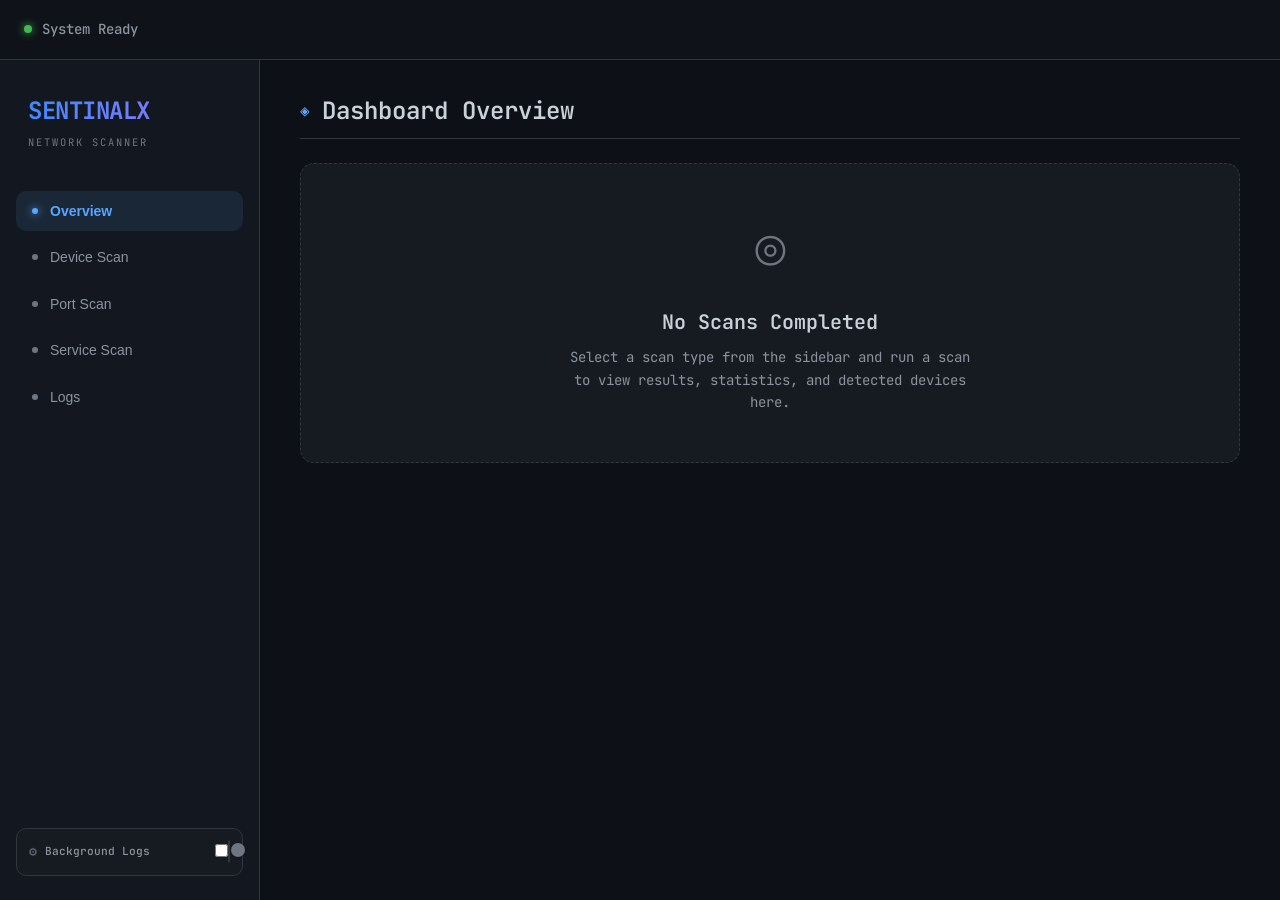
==== commit a300207a: "fix logs" ====
--- a/internal.html
+++ b/internal.html
@@ -12,7 +12,8 @@
   <link rel="stylesheet" href="/src/styles.css" />
   <link rel="stylesheet" href="/src/internal-input.css" />
 
-  <script src="internal.js" defer></script>
+  <script src="/oui_db.js"></script>
+  <script type="module" src="/internal.js"></script>
 </head>
 
 <body class="sx-body">
@@ -27,7 +28,7 @@
         <span class="sx-status-text" id="status-text">System Ready</span>
       </div>
       <div class="sx-header-right">
-        <span class="sx-version">v1.0.0 • Tauri</span>
+        <span class="sx-version"></span>
       </div>
     </header>
 
@@ -163,17 +164,51 @@
       <section id="service" class="sx-section">
         <h2 class="sx-section-title">Service & Version Detection</h2>
 
-        <div class="sx-input-panel">
-          <div class="sx-input-group">
-            <label>Target IP</label>
-            <input id="target-ip-service" type="text" placeholder="192.168.1.10" />
-          </div>
-          <div class="sx-input-group">
-            <label>Port (optional)</label>
-            <input id="target-port-service" type="number" placeholder="80, 443, 22" />
-          </div>
-          <button class="sx-btn sx-btn-primary sx-btn-small" onclick="startScan('service')">Run Scan</button>
-        </div>
+<div class="sx-input-panel">
+
+  <div class="sx-input-group">
+    <label>Target IP</label>
+    <input
+      id="target-ip-service"
+      type="text"
+      placeholder="192.168.1.10" />
+  </div>
+
+  <div class="sx-input-group">
+    <label>Port</label>
+    <input
+      id="target-port-service"
+      type="text"
+      placeholder="80,443,22 or 1-1024" />
+  </div>
+
+  <!-- NEW: Custom Fingerprint -->
+  <div class="sx-input-group sx-input-full">
+    <label>Custom Fingerprint (optional)</label>
+
+    <textarea
+      id="custom-fingerprint"
+      rows="3"
+      placeholder='Example:
+match http m|Server: MyCustomServer| p/My Custom Service/ v/1.0/'
+      class="sx-textarea">
+    </textarea>
+  </div>
+
+  <button
+    class="sx-btn sx-btn-secondary sx-btn-small"
+    onclick="addCustomFingerprint()">
+    Add Fingerprint
+  </button>
+
+  <button
+    class="sx-btn sx-btn-primary sx-btn-small"
+    onclick="startScan('service')">
+    Run Scan
+  </button>
+
+</div>
+
 
         <div id="service-results" class="sx-results-container">
           <div class="sx-empty-state" id="service-empty">
@@ -199,7 +234,33 @@
           </div>
         </div>
       </section>
-
+<section id="logs" class="sx-section">
+  <h2 class="sx-section-title">Logs</h2>
+<div class="sx-input-panel">
+  <button
+    class="sx-btn sx-btn-primary sx-btn-small"
+    onclick="exportLogs()">
+    Export Logs
+  </button>
+
+  <button
+    class="sx-btn sx-btn-secondary sx-btn-small"
+    onclick="clearLogs()">
+    Clear Logs
+  </button>
+</div>
+  <div id="logs-results" class="sx-results-container">
+    <div class="sx-empty-state" id="logs-empty">
+      <div class="sx-empty-state-icon">≡</div>
+      <h3>No Logs Yet</h3>
+      <p>Scan activity and background logs will appear here.</p>
+    </div>
+
+    <div id="logs-results-content" class="hidden">
+      <pre id="logs-content" class="sx-raw-output"></pre>
+    </div>
+  </div>
+</section>
     </main>
   </div>
 
--- a/src/styles.css
+++ b/src/styles.css
@@ -5,7 +5,61 @@
    - Soft accent colors for reduced eye strain
    - Fully responsive with smooth animations
 ============================================================================= */
-
+.sx-textarea {
+  width: 100%;
+  background: #0d1117;
+  border: 1px solid #30363d;
+  color: #c9d1d9;
+  padding: 8px;
+  border-radius: 6px;
+  font-family: "JetBrains Mono", monospace;
+  resize: vertical;
+}
+
+.sx-input-full {
+  grid-column: span 2;
+}
+
+.sx-logs-panel {
+  background: rgba(10, 14, 23, 0.9);
+  border: 1px solid rgba(255,255,255,0.08);
+  border-radius: 12px;
+  padding: 12px;
+  min-height: 320px;
+  max-height: 70vh;
+  overflow-y: auto;
+  font-family: "JetBrains Mono", monospace;
+  font-size: 13px;
+  line-height: 1.5;
+  white-space: pre-wrap;
+  word-break: break-word;
+}
+
+.sx-log-line {
+  padding: 6px 8px;
+  border-bottom: 1px solid rgba(255,255,255,0.05);
+}
+
+.sx-log-line:last-child {
+  border-bottom: none;
+}
+
+.sx-log-time {
+  color: #8b949e;
+  margin-right: 8px;
+}
+
+.sx-log-type {
+  display: inline-block;
+  min-width: 52px;
+  font-weight: 700;
+  margin-right: 8px;
+}
+
+.sx-log-type.info { color: #7ee787; }
+.sx-log-type.warn { color: #f2cc60; }
+.sx-log-type.error { color: #ff7b72; }
+.sx-log-type.debug { color: #79c0ff; }
 :root {
   /* === Peaceful Dark Theme Colors === */
   --bg-body:      #0d1117;
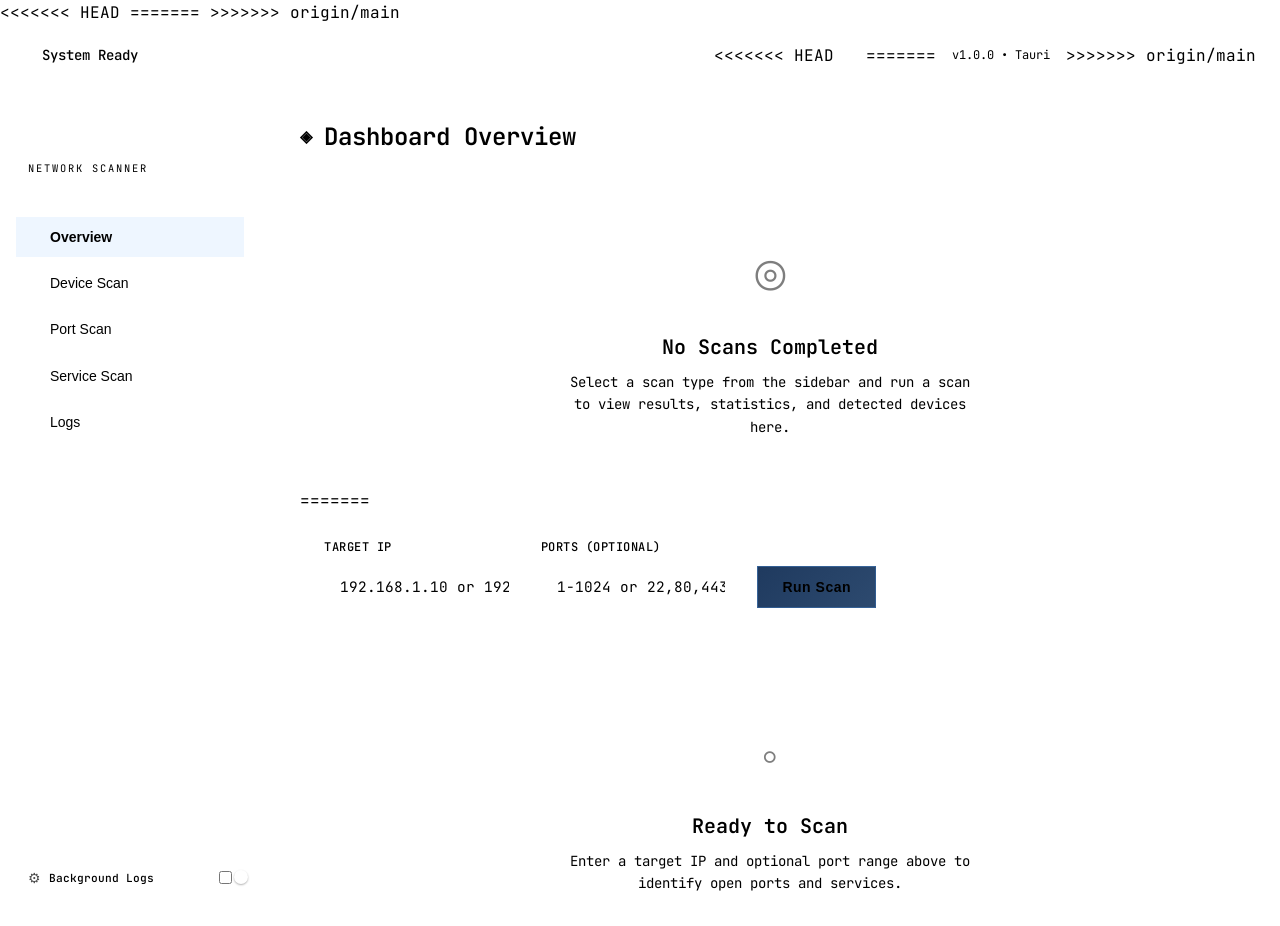
==== commit 5066356b: "Merge remote-tracking branch 'origin/main' ALL" ====
--- a/internal.html
+++ b/internal.html
@@ -12,8 +12,12 @@
   <link rel="stylesheet" href="/src/styles.css" />
   <link rel="stylesheet" href="/src/internal-input.css" />
 
+<<<<<<< HEAD
   <script src="/oui_db.js"></script>
   <script type="module" src="/internal.js"></script>
+=======
+  <script src="internal.js" defer></script>
+>>>>>>> origin/main
 </head>
 
 <body class="sx-body">
@@ -28,7 +32,11 @@
         <span class="sx-status-text" id="status-text">System Ready</span>
       </div>
       <div class="sx-header-right">
+<<<<<<< HEAD
         <span class="sx-version"></span>
+=======
+        <span class="sx-version">v1.0.0 • Tauri</span>
+>>>>>>> origin/main
       </div>
     </header>
 
@@ -122,6 +130,7 @@
       <!-- Port Scan Section -->
       <section id="port" class="sx-section">
         <h2 class="sx-section-title">Port Scan</h2>
+<<<<<<< HEAD
 
         <div class="sx-input-panel">
           <div class="sx-input-group">
@@ -261,6 +270,87 @@
     </div>
   </div>
 </section>
+=======
+
+        <div class="sx-input-panel">
+          <div class="sx-input-group">
+            <label>Target IP</label>
+            <input id="target-ip-port" type="text" placeholder="192.168.1.10 or 192.168.1.1-100" />
+          </div>
+          <div class="sx-input-group">
+            <label>Ports (optional)</label>
+            <input id="target-ports" type="text" placeholder="1-1024 or 22,80,443,8080" />
+          </div>
+          <button class="sx-btn sx-btn-primary sx-btn-small" onclick="startScan('port')">Run Scan</button>
+        </div>
+
+        <div id="port-results" class="sx-results-container">
+          <div class="sx-empty-state" id="port-empty">
+            <div class="sx-empty-state-icon">◦</div>
+            <h3>Ready to Scan</h3>
+            <p>Enter a target IP and optional port range above to identify open ports and services.</p>
+          </div>
+          <div id="port-results-content" class="hidden">
+            <table class="sx-results-table">
+              <thead>
+                <tr>
+                  <th>Port</th>
+                  <th>Protocol</th>
+                  <th>State</th>
+                  <th>Service</th>
+                  <th>Version</th>
+                </tr>
+              </thead>
+              <tbody id="port-table-body">
+                <!-- Port results will be injected here -->
+              </tbody>
+            </table>
+          </div>
+        </div>
+      </section>
+
+      <!-- Service & Version Section -->
+      <section id="service" class="sx-section">
+        <h2 class="sx-section-title">Service & Version Detection</h2>
+
+        <div class="sx-input-panel">
+          <div class="sx-input-group">
+            <label>Target IP</label>
+            <input id="target-ip-service" type="text" placeholder="192.168.1.10" />
+          </div>
+          <div class="sx-input-group">
+            <label>Port (optional)</label>
+            <input id="target-port-service" type="number" placeholder="80, 443, 22" />
+          </div>
+          <button class="sx-btn sx-btn-primary sx-btn-small" onclick="startScan('service')">Run Scan</button>
+        </div>
+
+        <div id="service-results" class="sx-results-container">
+          <div class="sx-empty-state" id="service-empty">
+            <div class="sx-empty-state-icon">▪</div>
+            <h3>Ready to Scan</h3>
+            <p>Enter a target IP and optional port above to detect running services and versions.</p>
+          </div>
+          <div id="service-results-content" class="hidden">
+            <table class="sx-results-table">
+              <thead>
+                <tr>
+                  <th>Port</th>
+                  <th>Service</th>
+                  <th>Version</th>
+                  <th>Severity</th>
+                  <th>Notes</th>
+                </tr>
+              </thead>
+              <tbody id="service-table-body">
+                <!-- Service results will be injected here -->
+              </tbody>
+            </table>
+          </div>
+        </div>
+      </section>
+
+>>>>>>> origin/main
     </main>
   </div>
 
--- a/src/styles.css
+++ b/src/styles.css
@@ -5,6 +5,7 @@
    - Soft accent colors for reduced eye strain
    - Fully responsive with smooth animations
 ============================================================================= */
+<<<<<<< HEAD
 .sx-textarea {
   width: 100%;
   background: #0d1117;
@@ -60,6 +61,9 @@
 .sx-log-type.warn { color: #f2cc60; }
 .sx-log-type.error { color: #ff7b72; }
 .sx-log-type.debug { color: #79c0ff; }
+=======
+
+>>>>>>> origin/main
 :root {
   /* === Peaceful Dark Theme Colors === */
   --bg-body:      #0d1117;
